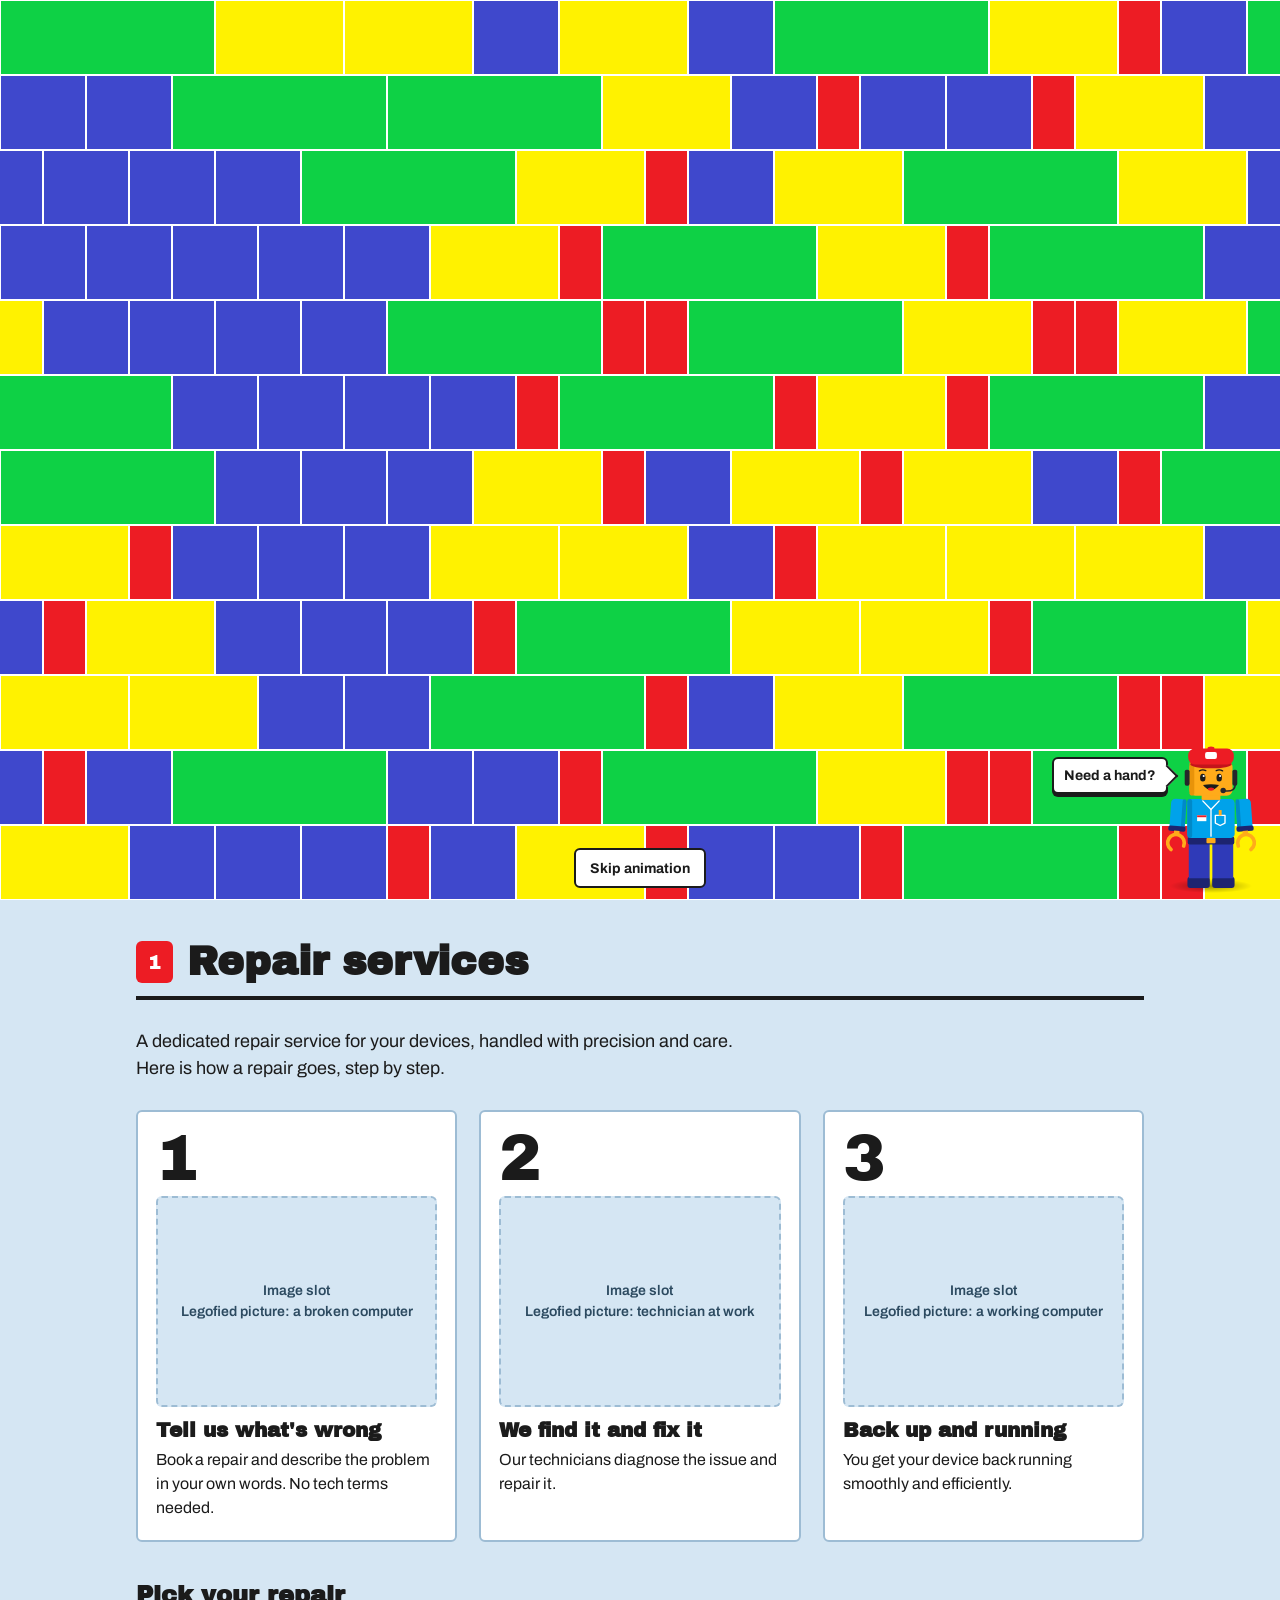
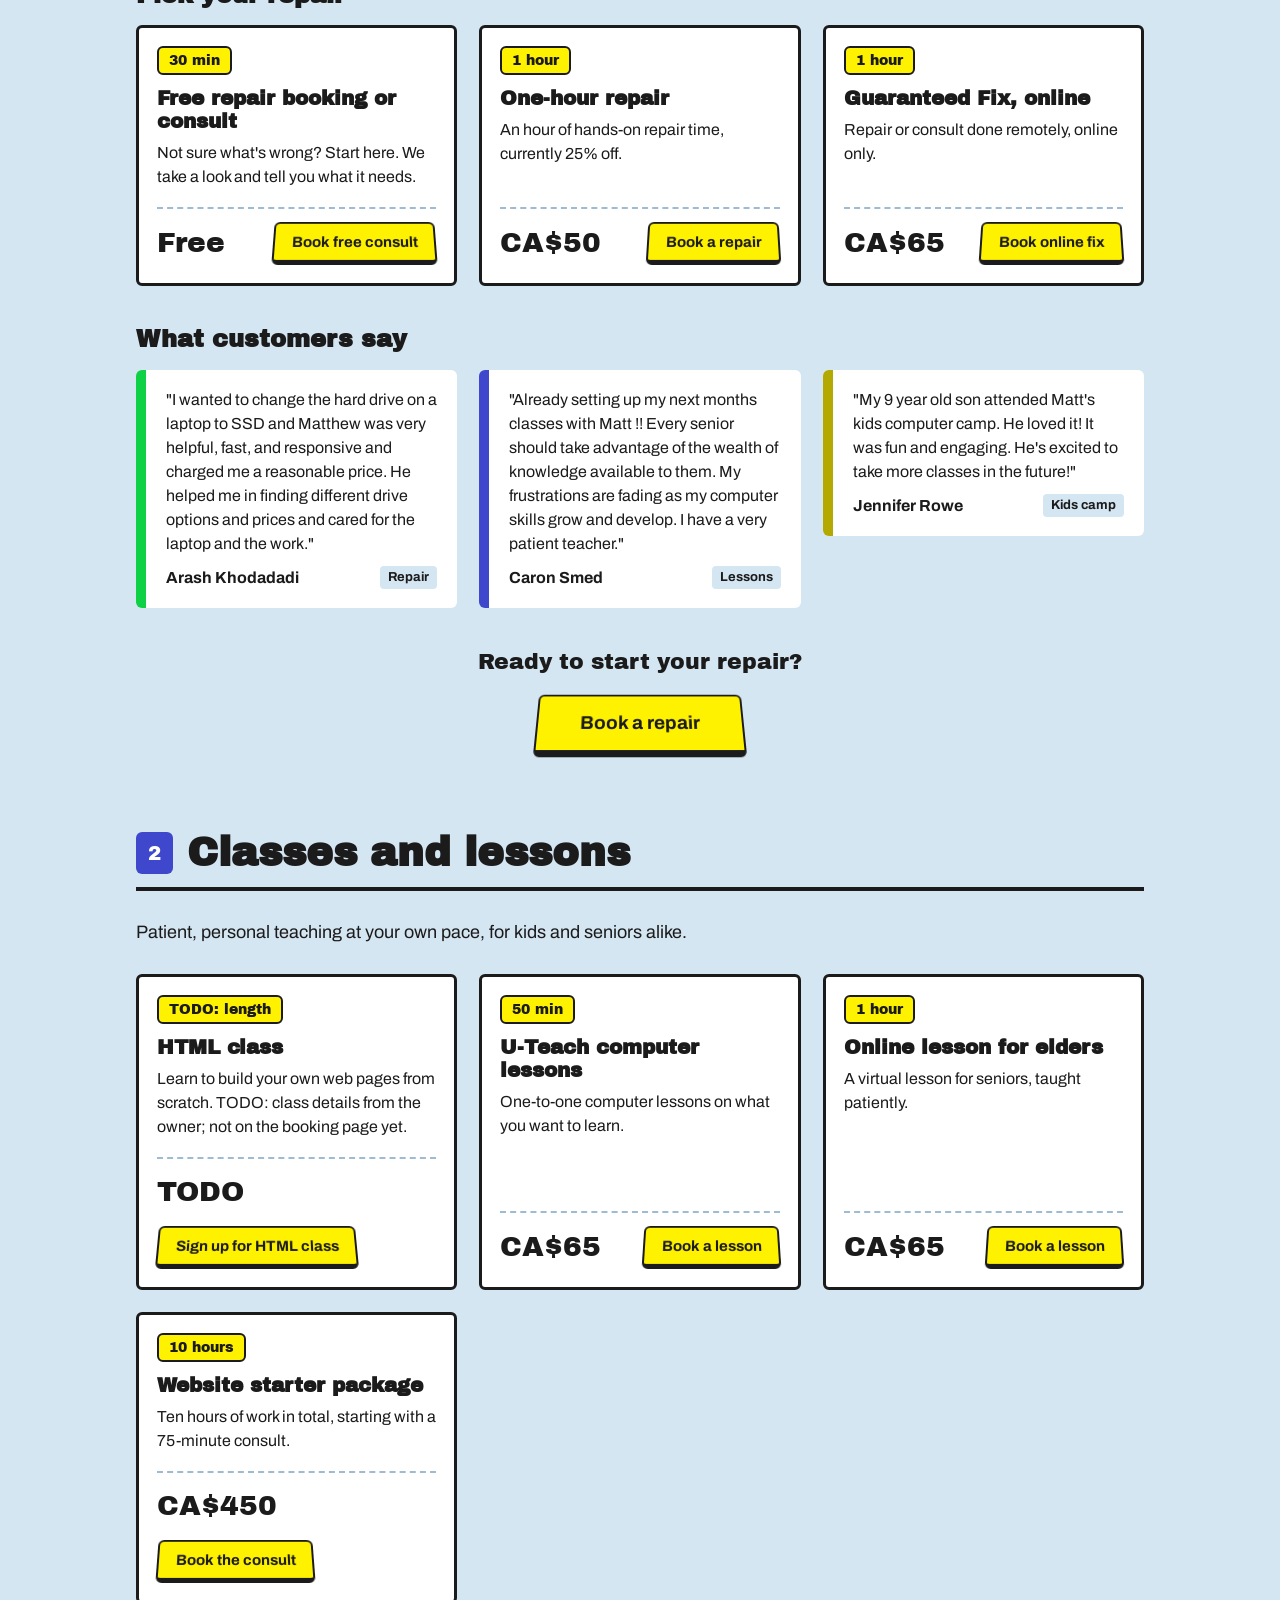
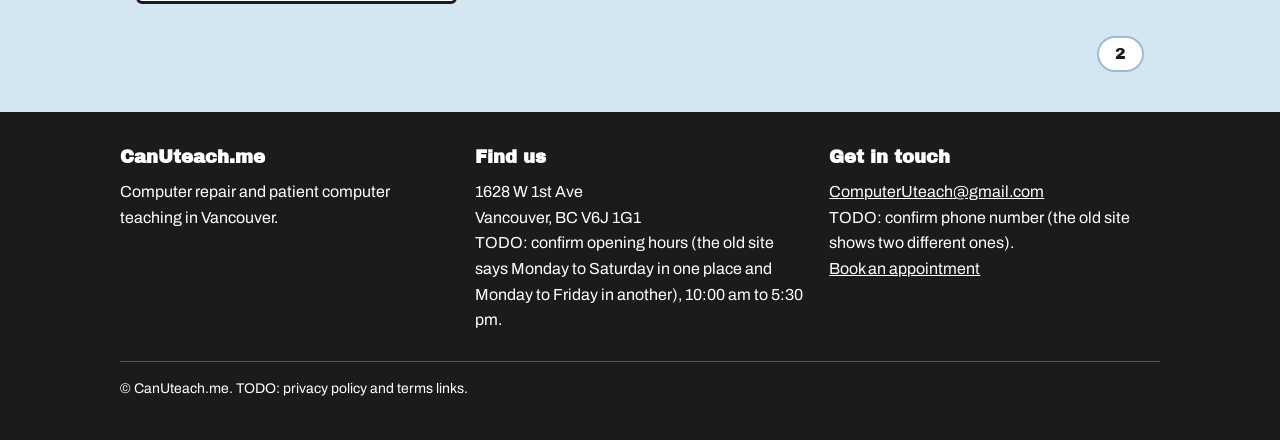
==== index.html @ 1275df79 "Add Fixer, a roaming brick-figure chat helper - js/minifig.js: an original blocky three.js character" ====
<!DOCTYPE html>
<!--
  CanUteach.me home page. Built from mockups/hero.html and mockups/feature.html; see SPEC.md.
  Hero: three.js falling-brick wall with an SVG fallback (?wall=svg or ?wall=3d forces a mode).
  TODO items in the page are waiting on the owner. three.js loads from a CDN for now.
-->
<html lang="en">
<head>
<meta charset="utf-8">
<meta name="viewport" content="width=device-width, initial-scale=1">
<title>CanUteach.me | Computer repair and computer classes in Vancouver</title>
<meta name="description" content="Computer repair in Vancouver, starting with a free 30-minute consult, plus patient computer lessons for kids and seniors. Book a repair online.">
<link rel="preconnect" href="https://fonts.googleapis.com">
<link href="https://fonts.googleapis.com/css2?family=Archivo:wght@400;600;700&family=Archivo+Black&display=swap" rel="stylesheet">
<script type="importmap">
{ "imports": {
  "three": "https://cdn.jsdelivr.net/npm/three@0.160.0/build/three.module.js",
  "three/addons/": "https://cdn.jsdelivr.net/npm/three@0.160.0/examples/jsm/"
} }
</script>
<link rel="stylesheet" href="css/chatbot.css?v=5">
<style>
:root{
  /* Palette sampled from the user's doodles */
  --color-red:#ed1c24; --color-red-dark:#a80f15;
  --color-blue:#3f48cc; --color-blue-dark:#2a318f;
  --color-yellow:#fff200; --color-yellow-dark:#b3a900;
  --color-green:#0ed145; --color-green-dark:#09902f;
  --color-plate:#00a8f3; --color-plate-dark:#0079b0;
  --color-ink:#1b1b1b; --color-paper:#ffffff;
  --color-manual:#d5e6f3; --color-manual-line:#9dbcd4;
  --font-heading:"Archivo Black","Arial Black",Impact,sans-serif;
  --font-body:"Archivo",Arial,Helvetica,sans-serif;
  --radius-brick:6px;
  --settle:cubic-bezier(.18,1.25,.4,1);
}
*{box-sizing:border-box}
html{scroll-behavior:smooth}
body{margin:0;font-family:var(--font-body);color:var(--color-ink);background:var(--color-manual);line-height:1.5}
a{color:inherit}
:focus-visible{outline:3px solid var(--color-ink);outline-offset:3px}
.sr-only{position:absolute;width:1px;height:1px;overflow:hidden;clip-path:inset(50%);white-space:nowrap}

/* ================= HERO ================= */
.hero{position:relative;min-height:100svh;overflow:hidden;background:#fff;display:grid;place-items:center;padding:72px 16px 88px}
/* Default wall (also the no-JavaScript wall): a static SVG brick pattern */
.wall{position:absolute;inset:0;
  background-color:var(--color-red);
  background-image:url("data:image/svg+xml,%3Csvg xmlns='http://www.w3.org/2000/svg' width='520' height='150'%3E%3Cg stroke='%23fff' stroke-width='2'%3E%3Crect width='130' height='75' fill='%23ed1c24'/%3E%3Crect x='130' width='130' height='75' fill='%233f48cc'/%3E%3Crect x='260' width='130' height='75' fill='%23fff200'/%3E%3Crect x='390' width='130' height='75' fill='%230ed145'/%3E%3Crect x='-65' y='75' width='130' height='75' fill='%233f48cc'/%3E%3Crect x='65' y='75' width='130' height='75' fill='%23ed1c24'/%3E%3Crect x='195' y='75' width='130' height='75' fill='%230ed145'/%3E%3Crect x='325' y='75' width='130' height='75' fill='%23ed1c24'/%3E%3Crect x='455' y='75' width='130' height='75' fill='%233f48cc'/%3E%3C/g%3E%3C/svg%3E");
  background-position:center bottom}
.js .wall{background:#fff}
.wall canvas,.wall svg{position:absolute;inset:0;width:100%;height:100%;display:block}
.wall .row{animation:row-drop .6s var(--settle) both;animation-delay:calc(var(--r) * .2s)}
.wall.still .row{animation:none}
@keyframes row-drop{from{transform:translateY(-110vh)}to{transform:none}}

.stage{position:relative;z-index:1;align-self:stretch;justify-self:stretch;display:grid;place-items:center;perspective:700px;perspective-origin:50% calc(50% + 8px)}
.hero-ui{position:relative;display:grid;gap:30px;justify-items:center;--u:18px;transform-style:preserve-3d}
.js .hero-ui{visibility:hidden}
.built .hero-ui{visibility:visible}

/* One stud per --u square. Every hero piece uses this, so studs, letters and buttons share a grid. */
.studded{
  background-image:
    radial-gradient(circle at 42% 40%, rgba(255,255,255,.55) 0 6%, transparent 22%),
    radial-gradient(circle at 50% 50%, var(--face) 0 31%, transparent 33%),
    radial-gradient(circle at 50% 54%, rgba(0,0,0,.42) 0 33%, transparent 40%);
  background-size:var(--u) var(--u)}

/* Box: a real 3D block. The front face stands --d in front of whatever it sits on, with four side faces
   running back to it. The hero has the same perspective as the three.js camera, so these boxes and the
   wall bricks share one vanishing point (the centre of the hero). */
.box{transform-style:preserve-3d;transform:translateZ(var(--d))}
.box > .side{position:absolute;pointer-events:none;background:var(--side)}
.box > .side.t{left:0;top:0;width:100%;height:var(--d);transform-origin:50% 0;transform:rotateX(-90deg);background:color-mix(in srgb,var(--side) 78%,#fff)}
.box > .side.b{left:0;bottom:0;width:100%;height:var(--d);transform-origin:50% 100%;transform:rotateX(90deg);background:color-mix(in srgb,var(--side) 80%,#000)}
.box > .side.l{left:0;top:0;height:100%;width:var(--d);transform-origin:0 50%;transform:rotateY(90deg)}
.box > .side.r{right:0;top:0;height:100%;width:var(--d);transform-origin:100% 50%;transform:rotateY(-90deg);background:color-mix(in srgb,var(--side) 88%,#000)}
/* Shadow cast on the surface behind the box */
.box > .cast{position:absolute;inset:0;pointer-events:none;transform:translateZ(calc(var(--d) * -1 + 1px));
  background:rgba(0,0,0,.35);box-shadow:calc(var(--d) * .35) calc(var(--d) * .55) calc(var(--d) * .6) calc(var(--d) * .1) rgba(0,0,0,.5)}

/* Plate: a baseplate standing off the wall, studs facing out. */
.plate{--face:var(--color-plate);--side:var(--color-plate-dark);
  position:relative;background-color:var(--face);padding:var(--u);text-align:center;
  box-shadow:inset 1px 1px 0 rgba(255,255,255,.4),inset -1px -1px 0 rgba(0,0,0,.25)}
.plate.grid{padding:0}
.plate.grid h1,.plate.grid nav,.plate.grid ul,.plate.grid li{position:absolute;inset:0;margin:0;padding:0;transform-style:preserve-3d;pointer-events:none}
.built .plate{animation:plate-in .6s var(--settle) both}
.built .plate.info{animation-delay:.9s}
@keyframes plate-in{from{transform:translateZ(calc(var(--d) + 300px));visibility:hidden}1%{visibility:visible}to{transform:translateZ(var(--d));visibility:visible}}

.hero h1{margin:0 0 var(--u);font-family:var(--font-heading);font-size:clamp(34px,7vw,60px);line-height:1.05}
/* Headline: letters are built from bricks 1, 2, 3 and 5 studs long, each sitting on the plate's studs. */
.brick-word{position:absolute;inset:0;display:grid;grid-auto-rows:var(--u);pointer-events:none;transform:translateZ(var(--lift))}
.brick-word .on{--face:var(--c);background-color:var(--c);box-shadow:inset 0 0 0 1px rgba(0,0,0,.22),inset 1px 1px 0 rgba(255,255,255,.45)}
.built .brick-word .on{animation:cell-in .32s var(--settle) both;animation-delay:calc(.35s + var(--n) * 30ms)}
@keyframes cell-in{from{transform:translateY(-18px) scale(.4);opacity:0}to{transform:none;opacity:1}}
/* The sides of the letter bricks: stacked slices of the headline's footprint */
.word-layer{position:absolute;inset:0;pointer-events:none;background-repeat:no-repeat}
.built .word-layer{animation:fade-in .35s 1.9s both}
@keyframes fade-in{from{opacity:0}to{opacity:1}}

.jump{display:flex;flex-wrap:wrap;gap:var(--u);justify-content:center;margin:0;padding:0;list-style:none}

/* Button: a brick on the plate. Smooth printed centre, a column of studs at each end. */
.brick-btn{--face:var(--color-paper);--side:#b9b9b9;
  position:relative;display:inline-flex;align-items:center;justify-content:center;
  min-height:calc(var(--u) * 2);padding:0 calc(var(--u) * 1.5);
  font:700 15px/1.1 var(--font-body);color:var(--color-ink);text-decoration:none;
  background-color:var(--face);pointer-events:auto;
  box-shadow:inset 1px 1px 0 rgba(255,255,255,.7),inset 0 0 0 1px rgba(0,0,0,.2);
  transition:transform .12s}
.brick-btn::before,.brick-btn::after{content:"";position:absolute;top:0;bottom:0;width:var(--u);
  background-image:
    radial-gradient(circle at 42% 40%, rgba(255,255,255,.7) 0 6%, transparent 22%),
    radial-gradient(circle at 50% 50%, var(--face) 0 31%, transparent 33%),
    radial-gradient(circle at 50% 54%, rgba(0,0,0,.42) 0 33%, transparent 40%);
  background-size:var(--u) var(--u)}
.brick-btn::before{left:0}
.brick-btn::after{right:0}
/* A button is a thick block held just above the plate. Hover, focus or press snaps it down onto the studs. */
.brick-btn.box{--gap:calc(var(--u) * 1.3);transform:translateZ(calc(var(--d) + var(--gap)));transition:transform .2s cubic-bezier(.3,1.6,.5,1)}
.brick-btn.box > .cast{transform:translateZ(calc((var(--d) + var(--gap)) * -1 + 1px));opacity:.75;
  box-shadow:calc(var(--u) * .9) calc(var(--u) * 1.2) calc(var(--u) * .9) rgba(0,0,0,.45);
  transition:transform .2s cubic-bezier(.3,1.6,.5,1),box-shadow .2s,opacity .2s}
.brick-btn.box:hover,.brick-btn.box:focus-visible,.brick-btn.box:active{--gap:0px}
.brick-btn.box:hover > .cast,.brick-btn.box:focus-visible > .cast,.brick-btn.box:active > .cast{opacity:1;box-shadow:2px 3px 3px rgba(0,0,0,.5)}
.brick-btn.box:active{transform:translateZ(calc(var(--d) - 2px))}
.brick-btn:focus-visible{outline:3px solid var(--color-ink);outline-offset:3px}
.brick-btn.cta{--face:var(--color-yellow);--side:var(--color-yellow-dark);font-size:19px;min-height:calc(var(--u) * 3)}

/* Tile: a smooth printed tile for running text. */
.tile{--side:#b9b9b9;margin:0 0 var(--u);padding:calc(var(--u) * .6) var(--u);font-size:17px;font-weight:600;line-height:1.4;
  background:var(--color-paper);display:flex;align-items:center;justify-content:center;pointer-events:auto;
  box-shadow:inset 1px 1px 0 #fff,inset 0 0 0 1px rgba(0,0,0,.2)}
.plate.grid .brick-btn,.plate.grid .tile{position:absolute;margin:0;min-height:0;padding-top:0;padding-bottom:0}
.small .tile{font-size:15px}
.small .brick-btn{font-size:14px}
.small .brick-btn.cta{font-size:17px}

/* CTA: hot-catfish-48 tilt-and-press, glow removed */
.press{display:inline-block;font:700 19px var(--font-body);text-decoration:none;padding:.9em 2.2em;cursor:pointer;color:var(--color-ink);
  background:var(--color-yellow);border:2px solid var(--color-ink);border-bottom:7px solid var(--color-ink);border-radius:var(--radius-brick);
  transform:perspective(220px) rotateX(12deg);transition:transform .25s}
.press:hover{transform:perspective(200px) rotateX(24deg) translateY(2px)}
.press:active{transform:perspective(190px) rotateX(30deg) translateY(5px)}

.controls{position:absolute;z-index:2;left:12px;right:12px;bottom:12px;display:flex;flex-wrap:wrap;gap:8px;align-items:center;justify-content:center}
.controls button{font:700 14px var(--font-body);min-height:40px;padding:8px 14px;background:#fff;color:var(--color-ink);border:2px solid var(--color-ink);border-radius:var(--radius-brick);cursor:pointer}
.built #skip{display:none}
html:not(.js) .controls{display:none}

/* ================= MANUAL PAGES ================= */
.manual{max-width:1040px;margin:0 auto;padding:40px 16px 24px}
.manual-head{display:flex;align-items:center;gap:14px;border-bottom:4px solid var(--color-ink);padding-bottom:12px;margin-bottom:28px}
.manual-head .no{font-family:var(--font-heading);font-size:20px;background:var(--color-red);color:#fff;padding:6px 12px;border-radius:var(--radius-brick)}
.manual-head h2{font-family:var(--font-heading);font-size:clamp(26px,4.5vw,40px);line-height:1.1;margin:0}
.lede{max-width:60ch;font-size:18px;margin:0 0 28px}
.steps{display:grid;gap:22px;grid-template-columns:repeat(auto-fit,minmax(270px,1fr));padding:0;margin:0;list-style:none;counter-reset:step}
.step{counter-increment:step;position:relative;background:var(--color-paper);border:2px solid var(--color-manual-line);border-radius:var(--radius-brick);padding:18px 18px 20px}
.step::before{content:counter(step);font-family:var(--font-heading);font-size:64px;line-height:.9;display:block;margin-bottom:8px}
.step h3{font-family:var(--font-heading);font-size:20px;line-height:1.15;margin:12px 0 6px}
.step p{margin:0;max-width:40ch}
.slot{display:grid;place-items:center;text-align:center;aspect-ratio:4/3;border:2px dashed var(--color-manual-line);border-radius:var(--radius-brick);
  background:var(--color-manual);font-size:14px;font-weight:600;padding:12px;color:#2c4a60}
.parts{margin-top:14px;border:3px solid var(--color-ink);background:var(--color-yellow);border-radius:var(--radius-brick);padding:10px 12px}
.parts b{display:block;font-family:var(--font-heading);font-weight:400;font-size:14px;letter-spacing:.04em;text-transform:uppercase;margin-bottom:4px}
.parts ul{margin:0;padding:0;list-style:none;font-weight:600;font-size:15px}
.parts li::before{content:"1x  ";font-family:var(--font-heading)}
.callout{margin-top:26px;display:grid;gap:18px;grid-template-columns:repeat(auto-fit,minmax(270px,1fr));align-items:center}
.quote{margin:0;background:var(--color-paper);border-left:10px solid var(--color-green);border-radius:var(--radius-brick);padding:18px 20px}
.quote p{margin:0 0 10px}
.quote cite{font-style:normal;font-weight:700}
.cta-box{text-align:center;padding:10px}
.cta-box p{font-family:var(--font-heading);font-size:22px;line-height:1.15;margin:0 0 18px}
.next{margin-top:36px;background:var(--color-blue);color:#fff;border-radius:var(--radius-brick);padding:22px;display:flex;flex-wrap:wrap;gap:16px;align-items:center;justify-content:space-between;box-shadow:0 7px 0 var(--color-blue-dark)}
.next h2{font-family:var(--font-heading);font-size:24px;margin:0 0 4px}
.next p{margin:0;max-width:52ch}
.next a{display:inline-block;font-weight:700;text-decoration:none;background:#fff;color:var(--color-ink);padding:12px 20px;border-radius:var(--radius-brick);border:2px solid var(--color-ink)}
.next a:focus-visible{outline-color:#fff}
.press.small{font-size:15px;padding:.7em 1.1em;border-bottom-width:5px}
.manual-head .no.blue{background:var(--color-blue)}
h3.sub{font-family:var(--font-heading);font-size:24px;line-height:1.15;margin:40px 0 16px;scroll-margin-top:16px}
.menu{display:grid;gap:22px;grid-template-columns:repeat(auto-fit,minmax(270px,1fr));padding:0;margin:0;list-style:none}
.service{position:relative;display:flex;flex-direction:column;gap:8px;background:var(--color-paper);border:3px solid var(--color-ink);border-radius:var(--radius-brick);padding:18px}
.service .qty{align-self:flex-start;font-family:var(--font-heading);font-size:14px;background:var(--color-yellow);border:2px solid var(--color-ink);border-radius:var(--radius-brick);padding:2px 10px}
.service h4{font-family:var(--font-heading);font-size:20px;line-height:1.15;margin:4px 0 0}
.service p{margin:0;flex:1;max-width:40ch}
.price{display:flex;flex-wrap:wrap;align-items:center;justify-content:space-between;gap:12px;margin-top:10px;padding-top:12px;border-top:2px dashed var(--color-manual-line)}
.price b{font-family:var(--font-heading);font-weight:400;font-size:28px}
.reviews{display:grid;gap:22px;grid-template-columns:repeat(auto-fit,minmax(270px,1fr));align-items:start}
.quote.blue{border-left-color:var(--color-blue)}
.quote.yellow{border-left-color:var(--color-yellow-dark)}
.quote .tag{float:right;font-size:13px;font-weight:700;background:var(--color-manual);border-radius:4px;padding:2px 8px}
.manual > .cta-box{margin-top:32px}
.page-no{max-width:1040px;margin:0 auto;padding:8px 16px 40px;display:flex;justify-content:flex-end}
.page-no span{font-family:var(--font-heading);background:var(--color-paper);border:2px solid var(--color-manual-line);border-radius:999px;padding:4px 16px}


/* ================= FOOTER ================= */
.site-footer{background:var(--color-ink);color:#fff;padding:32px 16px 40px}
.site-footer .inner{max-width:1040px;margin:0 auto;display:grid;gap:24px;grid-template-columns:repeat(auto-fit,minmax(220px,1fr))}
.site-footer h2{font-family:var(--font-heading);font-size:18px;margin:0 0 8px}
.site-footer p,.site-footer address{margin:0;font-style:normal;line-height:1.6}
.site-footer a{color:#fff}
.site-footer :focus-visible{outline-color:#fff}
.site-footer .legal{max-width:1040px;margin:28px auto 0;padding-top:16px;border-top:1px solid #555;font-size:14px}

@media (prefers-reduced-motion:reduce){
  html{scroll-behavior:auto}
  .wall .row,.built .plate,.built .brick-word .on,.built .word-layer{animation:none}
  .press,.brick-btn.box,.brick-btn.box > .cast{transition:none}
  .press:hover,.press:active{transform:perspective(220px) rotateX(12deg)}
}
</style>
</head>
<body>

<header class="hero" id="top">
  <div class="wall" id="wall" aria-hidden="true"></div>

  <div class="stage">
  <div class="hero-ui" id="hero-ui">
    <div class="plate studded" id="plate-title">
      <h1 id="hero-title"><span id="hero-text">We fix it.</span><span class="brick-word" id="brick-word" aria-hidden="true"></span></h1>
      <nav aria-label="Jump to a section">
        <ul class="jump">
          <li><a class="brick-btn" href="#repairs">Repair services</a></li>
          <li><a class="brick-btn" href="#classes">HTML classes</a></li>
        </ul>
      </nav>
    </div>
    <div class="plate studded info" id="plate-info">
      <p class="tile">Computer acting up? Our technicians find the problem and get your device running smoothly again.</p>
      <a class="brick-btn cta" href="#book">Book a repair</a>
    </div>
  </div>
  </div>

  <div class="controls">
    <button type="button" id="skip">Skip animation</button>
  </div>
</header>

<main>
  <section class="manual" id="repairs" aria-labelledby="repairs-title">
    <div class="manual-head"><span class="no">1</span><h2 id="repairs-title">Repair services</h2></div>
    <p class="lede">A dedicated repair service for your devices, handled with precision and care. Here is how a repair goes, step by step.</p>

    <ol class="steps">
      <li class="step">
        <div class="slot">Image slot<br>Legofied picture: a broken computer</div>
        <h3>Tell us what's wrong</h3>
        <p>Book a repair and describe the problem in your own words. No tech terms needed.</p>
      </li>
      <li class="step">
        <div class="slot">Image slot<br>Legofied picture: technician at work</div>
        <h3>We find it and fix it</h3>
        <p>Our technicians diagnose the issue and repair it.</p>
      </li>
      <li class="step">
        <div class="slot">Image slot<br>Legofied picture: a working computer</div>
        <h3>Back up and running</h3>
        <p>You get your device back running smoothly and efficiently.</p>
      </li>
    </ol>

    <!-- Services and prices are taken from the current booking page (signup-u-teach.as.me), 2026-11-26. -->
    <h3 class="sub" id="book">Pick your repair</h3>
    <ul class="menu">
      <li class="service">
        <span class="qty">30 min</span>
        <h4>Free repair booking or consult</h4>
        <p>Not sure what's wrong? Start here. We take a look and tell you what it needs.</p>
        <div class="price"><b>Free</b><a class="press small" href="https://signup-u-teach.as.me/">Book free consult</a></div>
      </li>
      <li class="service">
        <span class="qty">1 hour</span>
        <h4>One-hour repair</h4>
        <p>An hour of hands-on repair time, currently 25% off.</p>
        <div class="price"><b>CA$50</b><a class="press small" href="https://signup-u-teach.as.me/">Book a repair</a></div>
      </li>
      <li class="service">
        <span class="qty">1 hour</span>
        <h4>Guaranteed Fix, online</h4>
        <p>Repair or consult done remotely, online only.</p>
        <div class="price"><b>CA$65</b><a class="press small" href="https://signup-u-teach.as.me/">Book online fix</a></div>
      </li>
    </ul>

    <h3 class="sub">What customers say</h3>
    <div class="reviews">
      <blockquote class="quote">
        <p>"I wanted to change the hard drive on a laptop to SSD and Matthew was very helpful, fast, and responsive and charged me a reasonable price. He helped me in finding different drive options and prices and cared for the laptop and the work."</p>
        <cite>Arash Khodadadi</cite><span class="tag">Repair</span>
      </blockquote>
      <blockquote class="quote blue">
        <p>"Already setting up my next months classes with Matt !! Every senior should take advantage of the wealth of knowledge available to them. My frustrations are fading as my computer skills grow and develop. I have a very patient teacher."</p>
        <cite>Caron Smed</cite><span class="tag">Lessons</span>
      </blockquote>
      <blockquote class="quote yellow">
        <p>"My 9 year old son attended Matt's kids computer camp. He loved it! It was fun and engaging. He's excited to take more classes in the future!"</p>
        <cite>Jennifer Rowe</cite><span class="tag">Kids camp</span>
      </blockquote>
    </div>

    <div class="cta-box">
      <p>Ready to start your repair?</p>
      <a class="press" href="https://signup-u-teach.as.me/">Book a repair</a>
    </div>
  </section>

  <section class="manual" id="classes" aria-labelledby="classes-title">
    <div class="manual-head"><span class="no blue">2</span><h2 id="classes-title">Classes and lessons</h2></div>
    <p class="lede">Patient, personal teaching at your own pace, for kids and seniors alike.</p>
    <ul class="menu">
      <li class="service">
        <span class="qty">TODO: length</span>
        <h4>HTML class</h4>
        <p>Learn to build your own web pages from scratch. TODO: class details from the owner; not on the booking page yet.</p>
        <div class="price"><b>TODO</b><a class="press small" href="https://signup-u-teach.as.me/">Sign up for HTML class</a></div>
      </li>
      <li class="service">
        <span class="qty">50 min</span>
        <h4>U-Teach computer lessons</h4>
        <p>One-to-one computer lessons on what you want to learn.</p>
        <div class="price"><b>CA$65</b><a class="press small" href="https://signup-u-teach.as.me/">Book a lesson</a></div>
      </li>
      <li class="service">
        <span class="qty">1 hour</span>
        <h4>Online lesson for elders</h4>
        <p>A virtual lesson for seniors, taught patiently.</p>
        <div class="price"><b>CA$65</b><a class="press small" href="https://signup-u-teach.as.me/">Book a lesson</a></div>
      </li>
      <li class="service">
        <span class="qty">10 hours</span>
        <h4>Website starter package</h4>
        <p>Ten hours of work in total, starting with a 75-minute consult.</p>
        <div class="price"><b>CA$450</b><a class="press small" href="https://signup-u-teach.as.me/">Book the consult</a></div>
      </li>
    </ul>
  </section>
  <div class="page-no"><span>2</span></div>
</main>

<footer class="site-footer">
  <div class="inner">
    <div>
      <h2>CanUteach.me</h2>
      <p>Computer repair and patient computer teaching in Vancouver.</p>
    </div>
    <div>
      <h2>Find us</h2>
      <address>1628 W 1st Ave<br>Vancouver, BC V6J 1G1</address>
      <p>TODO: confirm opening hours (the old site says Monday to Saturday in one place and Monday to Friday in another), 10:00 am to 5:30 pm.</p>
    </div>
    <div>
      <h2>Get in touch</h2>
      <p><a href="mailto:ComputerUteach@gmail.com">ComputerUteach@gmail.com</a></p>
      <p>TODO: confirm phone number (the old site shows two different ones).</p>
      <p><a href="https://signup-u-teach.as.me/">Book an appointment</a></p>
    </div>
  </div>
  <p class="legal">&copy; CanUteach.me. TODO: privacy policy and terms links.</p>
</footer>

<script type="module">
const THREE_URL = 'https://cdn.jsdelivr.net/npm/three@0.160.0/build/three.module.js';
const root = document.documentElement;
const wall = document.getElementById('wall');
const reduced = matchMedia('(prefers-reduced-motion: reduce)').matches;
const params = new URLSearchParams(location.search);
root.classList.add('js');

/* ---------- hero pieces on one stud grid, as 3D boxes under the wall camera ---------- */
const FOV = 50;                                    // shared by the three.js camera and the CSS perspective
const camDist = h => (h / 2) / Math.tan(FOV / 2 * Math.PI / 180);
const GLYPHS = {
  W:['10001','10001','10101','11011','10001'], E:['1111','1000','1110','1000','1111'],
  F:['1111','1000','1110','1000','1000'],      I:['111','010','010','010','111'],
  X:['10001','01010','00100','01010','10001'], T:['11111','00100','00100','00100','00100']
};
const HEADLINE = 'WE FIX IT';
// Brick colour by length: 1 stud red, 2 blue, 3 yellow, 5 green.
const BRICK_COLORS = { 1: '#ed1c24', 2: '#3f48cc', 3: '#fff200', 5: '#0ed145' };
// How each letter is laid in bricks, as [column, row, width, height] in studs. From the owner's markup.
const BRICKS = {
  W: [[0,0,1,5],[4,0,1,5],[2,2,1,1],[1,3,1,1],[3,3,1,1]],
  E: [[0,0,1,5],[1,0,3,1],[1,2,1,1],[2,2,1,1],[1,4,3,1]],
  F: [[0,0,1,5],[1,0,3,1],[1,2,1,1],[2,2,1,1]],
  I: [[0,0,3,1],[1,1,1,3],[0,4,3,1]],
  T: [[0,0,5,1],[2,1,1,2],[2,3,1,2]]
};
// Letters without a layout (X, and any new letter) are laid as single studs.
function bricksOf(ch){
  if (BRICKS[ch]) return BRICKS[ch].map(([c, r, w, h]) => ({ c, r, w, h }));
  const out = [];
  GLYPHS[ch].forEach((row, r) => [...row].forEach((bit, c) => { if (bit === '1') out.push({ c, r, w: 1, h: 1 }); }));
  return out;
}
const darken = (hex, f) => '#' + [1, 3, 5].map(i => Math.round(parseInt(hex.slice(i, i + 2), 16) * f).toString(16).padStart(2, '0')).join('');
// Turn an element into a 3D box standing `depth` px proud of its parent surface.
function box(el, depth){
  el.classList.add('box');
  el.style.setProperty('--d', depth + 'px');
  if (!el.querySelector(':scope > .side'))
    for (const c of ['cast', 'side t', 'side b', 'side l', 'side r']) {
      const f = document.createElement('span'); f.className = c; f.setAttribute('aria-hidden', 'true'); el.appendChild(f);
    }
}
let heroKey = '';
function buildHero(){
  const ui = document.getElementById('hero-ui');
  // Same eye distance as the wall camera; the vanishing point is the centre of the hero.
  ui.parentElement.style.perspective = camDist(wall.clientHeight) + 'px';
  const vw = document.documentElement.clientWidth, small = vw < 640;
  // u = one stud. Everything below is placed in whole studs, so it lines up with the plate.
  const u = small ? Math.max(11, Math.min(16, Math.floor((vw - 28) / 24))) : 18;
  const cols = small ? Math.floor((vw - 28) / u) : Math.min(41, Math.floor((vw - 64) / u));
  if (heroKey === u + ':' + cols) return;
  heroKey = u + ':' + cols;
  ui.style.setProperty('--u', u + 'px');
  ui.classList.toggle('small', small);
  const px = n => n * u + 'px';
  const put = (el, x, y, w, h) => Object.assign(el.style, { left: px(x), top: px(y), width: px(w), height: px(h) });
  const standoff = u * 2, lift = Math.round(u * 0.7), btnDepth = Math.round(u * 1.4);

  /* plate 1: headline + jump buttons */
  const plate = document.getElementById('plate-title');
  const words = HEADLINE.split(' ').map(w => [...w].filter(ch => GLYPHS[ch]));
  const width = w => w.reduce((n, ch) => n + GLYPHS[ch][0].length, 0) + w.length - 1;
  const inner = cols - 2, lines = [];
  for (const w of words) {
    const last = lines[lines.length - 1];
    if (last && last.w + 2 + width(w) <= inner) { last.words.push(w); last.w += 2 + width(w); }
    else lines.push({ words: [w], w: width(w) });
  }
  let html = '', rects = '', y = 1, n = 0;
  for (const line of lines) {
    let x = 1 + Math.floor((inner - line.w) / 2);
    for (const w of line.words) {
      for (const ch of w) {
        const g = GLYPHS[ch];
        for (const b of bricksOf(ch)) {
          const c = BRICK_COLORS[Math.max(b.w, b.h)] || BRICK_COLORS[1], dark = darken(c, 0.55);
          html += `<span class="on studded" style="grid-column:${x + b.c + 1} / span ${b.w};grid-row:${y + b.r + 1} / span ${b.h};--c:${c};--n:${n++}"></span>`;
          rects += `<rect x="${(x + b.c) * u}" y="${(y + b.r) * u}" width="${b.w * u}" height="${b.h * u}" fill="${dark}"/>`;
        }
        x += g[0].length + 1;
      }
      x += 1;
    }
    y += 6;
  }
  const word = document.getElementById('brick-word'), h1 = word.parentElement;
  word.style.gridTemplateColumns = `repeat(${cols}, ${u}px)`;
  word.style.setProperty('--lift', lift + 'px');
  word.innerHTML = html;
  document.getElementById('hero-text').className = 'sr-only';
  // Letter sides: the footprint drawn once as an image, stacked in slices from the plate up to the letter tops
  h1.querySelectorAll('.word-layer').forEach(e => e.remove());
  const footprint = `url("data:image/svg+xml,${encodeURIComponent(`<svg xmlns="http://www.w3.org/2000/svg" width="${cols * u}" height="${y * u}">${rects}</svg>`)}")`;
  for (let z = 0; z < lift; z += 2) {
    const layer = document.createElement('span');
    layer.className = 'word-layer'; layer.setAttribute('aria-hidden', 'true');
    layer.style.backgroundImage = footprint; layer.style.transform = `translateZ(${z}px)`;
    h1.insertBefore(layer, word);
  }

  y += 1;
  const jumps = [...plate.querySelectorAll('.brick-btn')];
  const bw = Math.min(inner, small ? 13 : 11);
  if (jumps.length * bw + (jumps.length - 1) <= inner) {
    let x = Math.floor((cols - (jumps.length * bw + jumps.length - 1)) / 2);
    jumps.forEach(a => { put(a, x, y, bw, 2); x += bw + 1; });
    y += 2;
  } else {
    jumps.forEach(a => { put(a, Math.floor((cols - bw) / 2), y, bw, 2); y += 3; });
    y -= 1;
  }
  jumps.forEach(a => box(a, btnDepth));
  plate.classList.add('grid');
  plate.style.width = px(cols); plate.style.height = px(y + 1);
  box(plate, standoff);

  /* plate 2: text tile + main button */
  const info = document.getElementById('plate-info'), cols2 = small ? cols : cols - 4;
  const tile = info.querySelector('.tile'), cta = info.querySelector('.cta');
  info.classList.add('grid');
  info.style.width = px(cols2);
  Object.assign(tile.style, { left: px(1), top: px(1), width: px(cols2 - 2), height: 'auto' });
  const k = Math.max(2, Math.ceil((tile.offsetHeight + u * 0.6) / u));
  tile.style.height = px(k);
  const cw = Math.min(cols2 - 4, 14);
  put(cta, Math.floor((cols2 - cw) / 2), 1 + k + 1, cw, 3);
  info.style.height = px(1 + k + 1 + 3 + 1);
  box(tile, 5); box(cta, Math.round(u * 1.7)); box(info, standoff);
}
buildHero();
document.fonts && document.fonts.ready.then(() => { heroKey = ''; buildHero(); });
let heroTimer = 0;
addEventListener('resize', () => { clearTimeout(heroTimer); heroTimer = setTimeout(buildHero, 150); });

/* ---------- shared wall layout: rows of mixed-length bricks, bottom row first ----------
   Same rule as the headline: a brick's colour comes from its length (1 red, 2 blue, 3 yellow, 5 green).
   Each row is filled left to right with random lengths until it runs past the right edge, so there are
   never gaps. A length is re-rolled when its end would line up with a joint in the row below, which keeps
   the wall bonded instead of forming straight vertical cracks. */
// Share of the wall's surface each colour should cover, set by the owner:
// red (1-long) 15%, blue (2-long) 30%, yellow (3-long) 30%, green (5-long) 25%.
const WALL_SHARE = { 1: 15, 2: 30, 3: 30, 5: 25 };
// A long brick covers more studs, so its odds per brick are its share divided by its length
// (red 15, blue 15, yellow 10, green 5, out of 45).
const WALL_ODDS = Object.entries(WALL_SHARE).map(([n, share]) => [Number(n), share / n]);
const WALL_ODDS_TOTAL = WALL_ODDS.reduce((t, [, o]) => t + o, 0);
function randomLength(){
  let roll = Math.random() * WALL_ODDS_TOTAL;
  for (const [n, o] of WALL_ODDS) { if ((roll -= o) < 0) return n; }
  return 1;
}
function layout(w, h){
  const su = w < 600 ? 29 : 43;                   // one wall stud, in px
  const bh = Math.round(su * 1.74);
  const studsWide = Math.ceil(w / su), rows = Math.ceil(h / bh);
  const bricks = [];
  let below = new Set(), studCount = 0;
  for (let r = 0; r < rows; r++) {
    const joints = new Set();
    let pos = -((Math.random() * 3) | 0);         // start a little off-screen so rows do not share a left edge
    while (pos < studsWide) {
      let n = 1;
      for (let tries = 0; tries < 8; tries++) {
        n = randomLength();
        if (!below.has(pos + n)) break;
      }
      bricks.push({ x: pos * su, w: n * su, n, r, color: BRICK_COLORS[n], stud0: studCount });
      studCount += n; pos += n; joints.add(pos);
    }
    below = joints;
  }
  return { su, bh, rows, bricks, studCount };
}

let stop = () => {};          // cancels whatever is currently running
let finish = () => {};        // jumps the current wall to its finished state
const reveal = () => root.classList.add('built');

/* ---------- SVG wall: fallback for weak phones, reduced motion, or no WebGL ---------- */
function runSvg(animate){
  const w = wall.clientWidth, h = wall.clientHeight, L = layout(w, h);
  let s = `<svg viewBox="0 0 ${w} ${h}" preserveAspectRatio="xMidYMax slice">`;
  for (let r = 0; r < L.rows; r++) {
    s += `<g class="row" style="--r:${r}">`;
    for (const b of L.bricks) if (b.r === r) {
      const y = h - (r + 1) * L.bh, sw = L.su * 0.6, sh = L.bh * 0.2;
      for (let k = 0; k < b.n; k++)
        s += `<rect x="${b.x + L.su * (k + 0.5) - sw / 2}" y="${y - sh}" width="${sw}" height="${sh + 4}" rx="${sw * 0.3}" fill="${b.color}"/>`;
      s += `<rect x="${b.x}" y="${y}" width="${b.w}" height="${L.bh}" fill="${b.color}" stroke="#fff" stroke-width="2"/>`;
    }
    s += '</g>';
  }
  wall.innerHTML = s + '</svg>';
  wall.classList.toggle('still', !animate);
  if (!animate) { reveal(); return; }
  const timer = setTimeout(reveal, (L.rows * 0.2 + 0.6) * 1000);
  finish = () => { clearTimeout(timer); wall.classList.add('still'); reveal(); };
  stop = () => clearTimeout(timer);
}

/* ---------- three.js wall: 3D bricks fall and stack ---------- */
async function run3d(){
  const THREE = await import(THREE_URL);
  const renderer = new THREE.WebGLRenderer({ antialias: true });
  renderer.setPixelRatio(Math.min(devicePixelRatio, 2));
  renderer.setClearColor(0xffffff);
  wall.innerHTML = ''; wall.classList.remove('still'); wall.appendChild(renderer.domElement);

  const scene = new THREE.Scene();
  scene.add(new THREE.HemisphereLight(0xffffff, 0x9a9a9a, 2.2));
  const sun = new THREE.DirectionalLight(0xffffff, 1.6); sun.position.set(-0.5, 0.9, 1); scene.add(sun);
  const camera = new THREE.PerspectiveCamera(FOV, 1, 10, 10000);
  const mat = new THREE.MeshStandardMaterial({ roughness: 0.38, metalness: 0 });
  const dummy = new THREE.Object3D(), m = new THREE.Matrix4(), local = new THREE.Matrix4(), col = new THREE.Color();

  let L, boxes, studs, raf = 0, t0 = 0, done = false, disposed = false;

  function build(){
    const w = wall.clientWidth, h = wall.clientHeight;
    renderer.setSize(w, h, false);
    camera.aspect = w / h;
    const dist = camDist(h);   // 1 world unit = 1 CSS pixel at z = 0
    camera.position.set(w / 2, h / 2, dist); camera.lookAt(w / 2, h / 2, 0); camera.updateProjectionMatrix();
    if (boxes) { scene.remove(boxes, studs); boxes.geometry.dispose(); studs.geometry.dispose(); }
    L = layout(w, h); L.h = h; L.depth = L.bh * 0.9;
    const n = L.bricks.length;
    // One stud-wide box, stretched per brick to its length; one cylinder per stud
    boxes = new THREE.InstancedMesh(new THREE.BoxGeometry(L.su, L.bh - 2, L.depth), mat, n);
    studs = new THREE.InstancedMesh(new THREE.CylinderGeometry(L.su * 0.3, L.su * 0.3, L.bh * 0.2, 20), mat, L.studCount);
    // Instances start off-screen, so the auto-computed bounds would cull the whole wall
    boxes.frustumCulled = false; studs.frustumCulled = false;
    L.bricks.forEach((b, i) => {
      b.start =b.r * 0.26 + Math.random() * 0.3;
      b.rz = (Math.random() - 0.5) * 1.4; b.rx = (Math.random() - 0.5) * 2.2;
      col.set(b.color); boxes.setColorAt(i, col);
      for (let k = 0; k < b.n; k++) studs.setColorAt(b.stud0 + k, col);
    });
    L.total = Math.max(...L.bricks.map(b => b.start)) + 0.75;
    scene.add(boxes, studs);
  }

  const bounce = p => { const n = 7.5625, d = 2.75;
    if (p < 1 / d) return n * p * p;
    if (p < 2 / d) return n * (p -= 1.5 / d) * p + 0.75;
    if (p < 2.5 / d) return n * (p -= 2.25 / d) * p + 0.9375;
    return n * (p -= 2.625 / d) * p + 0.984375; };

  function place(t){
    L.bricks.forEach((b, i) => {
      const p = Math.min(Math.max((t - b.start) / 0.75, 0), 1), e = bounce(p), spin = 1 - Math.min(p * 1.6, 1);
      const vis = p > 0 ? 1 : 0.0001;
      dummy.position.set(b.x + b.w / 2, b.r * L.bh + L.bh / 2 + (1 - e) * (L.h + 240), -L.depth / 2 + (1 - Math.min(p * 1.25, 1)) * L.h * 0.3);
      dummy.rotation.set(b.rx * spin, 0, b.rz * spin);
      dummy.scale.set(vis * (b.w - 2) / L.su, vis, vis);
      dummy.updateMatrix(); boxes.setMatrixAt(i, dummy.matrix);
      dummy.scale.setScalar(vis); dummy.updateMatrix();          // studs ride the brick but are not stretched
      for (let k = 0; k < b.n; k++) {
        local.makeTranslation(L.su * (k + 0.5) - b.w / 2, L.bh / 2 + L.bh * 0.1 - 1, 0);
        m.multiplyMatrices(dummy.matrix, local); studs.setMatrixAt(b.stud0 + k, m);
      }
    });
    boxes.instanceMatrix.needsUpdate = true; studs.instanceMatrix.needsUpdate = true;
    renderer.render(scene, camera);
  }

  function frame(now){
    if (disposed) return;
    if (!t0) t0 = now;
    const t = (now - t0) / 1000;
    place(t);
    if (t >= L.total) { done = true; reveal(); return; }   // loop stops once the wall is built
    raf = requestAnimationFrame(frame);
  }

  build();
  raf = requestAnimationFrame(frame);
  finish = () => { cancelAnimationFrame(raf); done = true; place(1e6); reveal(); };
  let rt = 0;
  const onResize = () => { clearTimeout(rt); rt = setTimeout(() => { if (done && !disposed) { build(); place(1e6); } }, 150); };
  addEventListener('resize', onResize);
  stop = () => { disposed = true; cancelAnimationFrame(raf); removeEventListener('resize', onResize); renderer.dispose(); };
}

/* ---------- pick a mode ---------- */
function weakDevice(){
  const c = document.createElement('canvas');
  if (!(c.getContext('webgl2') || c.getContext('webgl'))) return true;
  if (navigator.deviceMemory && navigator.deviceMemory <= 2) return true;      // TODO: tune on a real cheap Android phone
  if (navigator.hardwareConcurrency && navigator.hardwareConcurrency <= 2) return true;
  return false;
}
let mode = params.get('wall') || (weakDevice() ? 'svg' : '3d');

async function start(){
  stop(); stop = () => {}; finish = reveal;
  root.classList.remove('built');
  if (reduced) { runSvg(false); return; }
  if (mode === '3d') {
    try { await run3d(); return; } catch (err) { console.warn('3D wall unavailable, using SVG', err); }
  }
  runSvg(true);
}
document.getElementById('skip').addEventListener('click', () => finish());
start();
</script>
<script type="module" src="js/chatbot.js?v=5"></script>
</body>
</html>
---- css/chatbot.css ----
/* Brick-figure chat helper. Uses the page's colour and font tokens. */
.fig-chat-root{position:fixed;right:12px;bottom:10px;z-index:50;font-family:var(--font-body);color:var(--color-ink)}
/* The figure moves on its own: this element is placed by its feet from JavaScript. */
.fig-walker{position:fixed;left:0;top:0;z-index:51;width:114px;height:159px;pointer-events:none;will-change:transform;font-family:var(--font-body);color:var(--color-ink)}
.fig-walker .fig-launcher{pointer-events:auto;cursor:grab;touch-action:none;user-select:none;-webkit-user-select:none}
.fig-walker.is-held .fig-launcher{cursor:grabbing}
.fig-walker:not(.is-home) .fig-hint{display:none}
.fig-walker.is-air .fig-launcher::before{opacity:.25;transform:scale(.6)}

/* ---------- launcher: the figure itself ---------- */
.fig-launcher{position:relative;display:block;width:114px;height:159px;padding:0;border:0;background:none;cursor:pointer;margin-left:auto}
.fig-launcher::before{content:"";position:absolute;left:14%;right:14%;bottom:1px;height:14px;border-radius:50%;transition:opacity .15s,transform .15s;
  background:radial-gradient(closest-side,rgba(0,0,0,.38),rgba(0,0,0,0))}
.fig-launcher canvas,.fig-launcher svg{position:absolute;inset:0;width:100%;height:100%}
/* The canvas is twice the button's size, centred on it, so there is room for raised arms and hands.
   Keep CANVAS_ROOM in chatbot.js in step with these numbers. Clicks pass through to the button. */
.fig-launcher canvas{inset:-50%;width:200%;height:200%;pointer-events:none;opacity:0;transition:opacity .4s}
.fig-launcher.is-3d canvas{opacity:1}
.fig-launcher.is-3d svg{display:none}
.fig-launcher:focus-visible{outline:3px solid var(--color-ink);outline-offset:2px;border-radius:8px}

.fig-hint{position:absolute;right:100px;bottom:100px;white-space:nowrap;font-weight:700;font-size:14px;
  background:var(--color-paper);border:2px solid var(--color-ink);border-radius:var(--radius-brick);padding:6px 10px;
  box-shadow:0 3px 0 var(--color-ink);pointer-events:none}
.fig-hint::after{content:"";position:absolute;right:-9px;bottom:8px;width:14px;height:14px;background:var(--color-paper);
  border-right:2px solid var(--color-ink);border-bottom:2px solid var(--color-ink);transform:rotate(-45deg)}
.fig-chat-root.is-open ~ .fig-walker .fig-hint{display:none}

/* ---------- chat panel ---------- */
.fig-panel{position:absolute;right:0;bottom:172px;width:min(360px,calc(100vw - 24px));max-height:min(520px,calc(100svh - 200px));
  display:flex;flex-direction:column;background:var(--color-paper);border:3px solid var(--color-ink);border-radius:var(--radius-brick);
  box-shadow:0 8px 0 var(--color-ink),0 18px 30px rgba(0,0,0,.3);overflow:hidden}
.fig-panel[hidden]{display:none}
.fig-head{display:flex;align-items:center;gap:10px;padding:10px 12px;background-color:var(--color-plate);border-bottom:3px solid var(--color-ink);
  background-image:
    radial-gradient(circle at 50% 44%, rgba(255,255,255,.22) 0 5px, transparent 6px),
    radial-gradient(circle at 50% 52%, rgba(0,0,0,.16) 0 8px, transparent 9px);
  background-size:24px 24px}
.fig-head h2{margin:0;font-family:var(--font-heading);font-size:17px;line-height:1.1;background:var(--color-paper);
  border:2px solid var(--color-ink);border-radius:var(--radius-brick);padding:4px 10px}
.fig-head p{margin:0;font-size:13px;font-weight:700;background:var(--color-paper);border-radius:4px;padding:2px 6px}
.fig-close{margin-left:auto;width:36px;height:36px;font:700 20px/1 var(--font-body);background:var(--color-paper);color:var(--color-ink);
  border:2px solid var(--color-ink);border-radius:var(--radius-brick);cursor:pointer}
.fig-log{flex:1;min-height:140px;overflow-y:auto;padding:12px;display:flex;flex-direction:column;gap:10px;background:var(--color-manual)}
.fig-msg{max-width:88%;padding:9px 12px;border-radius:var(--radius-brick);font-size:15px;line-height:1.4;overflow-wrap:anywhere}
.fig-msg.bot{align-self:flex-start;background:var(--color-paper);border:2px solid var(--color-manual-line)}
.fig-msg.user{align-self:flex-end;background:var(--color-yellow);border:2px solid var(--color-ink);font-weight:600}
.fig-msg p{margin:0}
.fig-speaker{display:block;font-size:11px;font-weight:700;letter-spacing:.06em;text-transform:uppercase;margin-bottom:3px;color:#3d5567}
.fig-msg.user .fig-speaker{color:var(--color-ink)}
.fig-msg.bot.is-latest{border-color:var(--color-ink)}
.fig-links{display:flex;flex-wrap:wrap;gap:6px 14px;margin-top:8px}
.fig-links a{font-weight:700;color:var(--color-ink)}
.fig-suggest{display:flex;flex-wrap:wrap;gap:6px;margin-top:10px}
.fig-suggest button{font:700 12.5px var(--font-body);min-height:32px;padding:4px 9px;background:var(--color-yellow);color:var(--color-ink);
  border:2px solid var(--color-ink);border-radius:var(--radius-brick);cursor:pointer}
.fig-typing p{display:flex;gap:5px;padding:4px 2px}
.fig-typing i{width:8px;height:8px;border-radius:50%;background:var(--color-ink);animation:fig-dot 1s infinite ease-in-out}
.fig-typing i:nth-child(2){animation-delay:.15s}
.fig-typing i:nth-child(3){animation-delay:.3s}
@keyframes fig-dot{0%,60%,100%{transform:none;opacity:.35}30%{transform:translateY(-4px);opacity:1}}
.fig-chips{display:flex;flex-wrap:wrap;gap:8px;padding:10px 12px 0}
.fig-chips button{font:700 13px var(--font-body);min-height:36px;padding:6px 10px;background:var(--color-paper);color:var(--color-ink);
  border:2px solid var(--color-ink);border-radius:var(--radius-brick);box-shadow:0 3px 0 var(--color-ink);cursor:pointer}
.fig-chips button:hover{transform:translateY(1px);box-shadow:0 2px 0 var(--color-ink)}
.fig-form{display:flex;gap:8px;padding:12px}
.fig-form input{flex:1;min-width:0;font:400 16px var(--font-body);padding:9px 10px;border:2px solid var(--color-ink);border-radius:var(--radius-brick)}
.fig-form button{font:700 15px var(--font-body);padding:0 14px;background:var(--color-yellow);color:var(--color-ink);
  border:2px solid var(--color-ink);border-radius:var(--radius-brick);cursor:pointer}
.fig-foot{display:flex;align-items:center;justify-content:space-between;gap:10px;padding:0 12px 10px;font-size:12px;color:#3d5567}
.fig-park{flex:none;font:700 12px var(--font-body);min-height:30px;padding:3px 9px;background:var(--color-paper);color:var(--color-ink);border:2px solid var(--color-ink);border-radius:var(--radius-brick);cursor:pointer}
.fig-panel :focus-visible{outline:3px solid var(--color-ink);outline-offset:2px}

@media (max-width:640px){
  .fig-walker,.fig-launcher{width:85px;height:118px}
  .fig-hint{right:78px;bottom:76px;font-size:13px}
  .fig-panel{bottom:128px;max-height:calc(100svh - 150px)}
}
@media (prefers-reduced-motion:reduce){
  .fig-launcher canvas{transition:none}
  .fig-chips button:hover{transform:none}
  .fig-typing i{animation:none;opacity:.6}
}
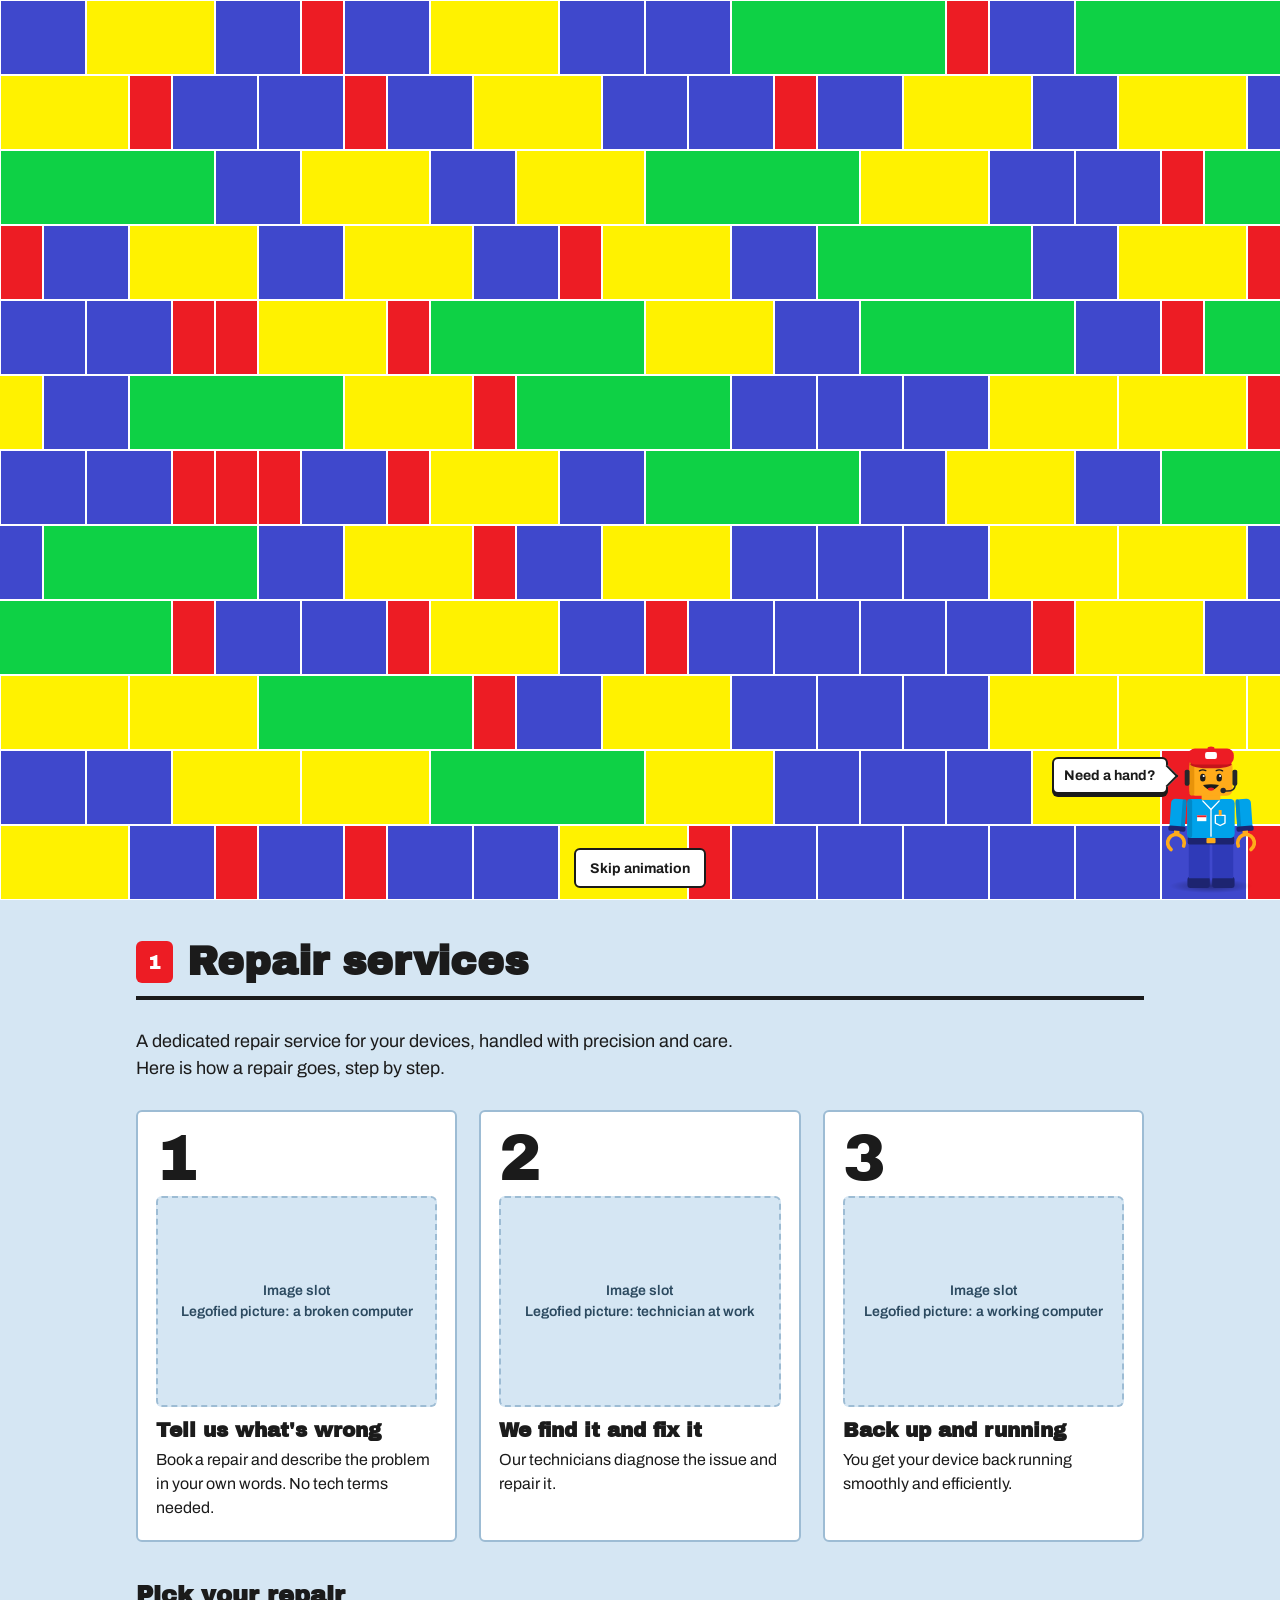
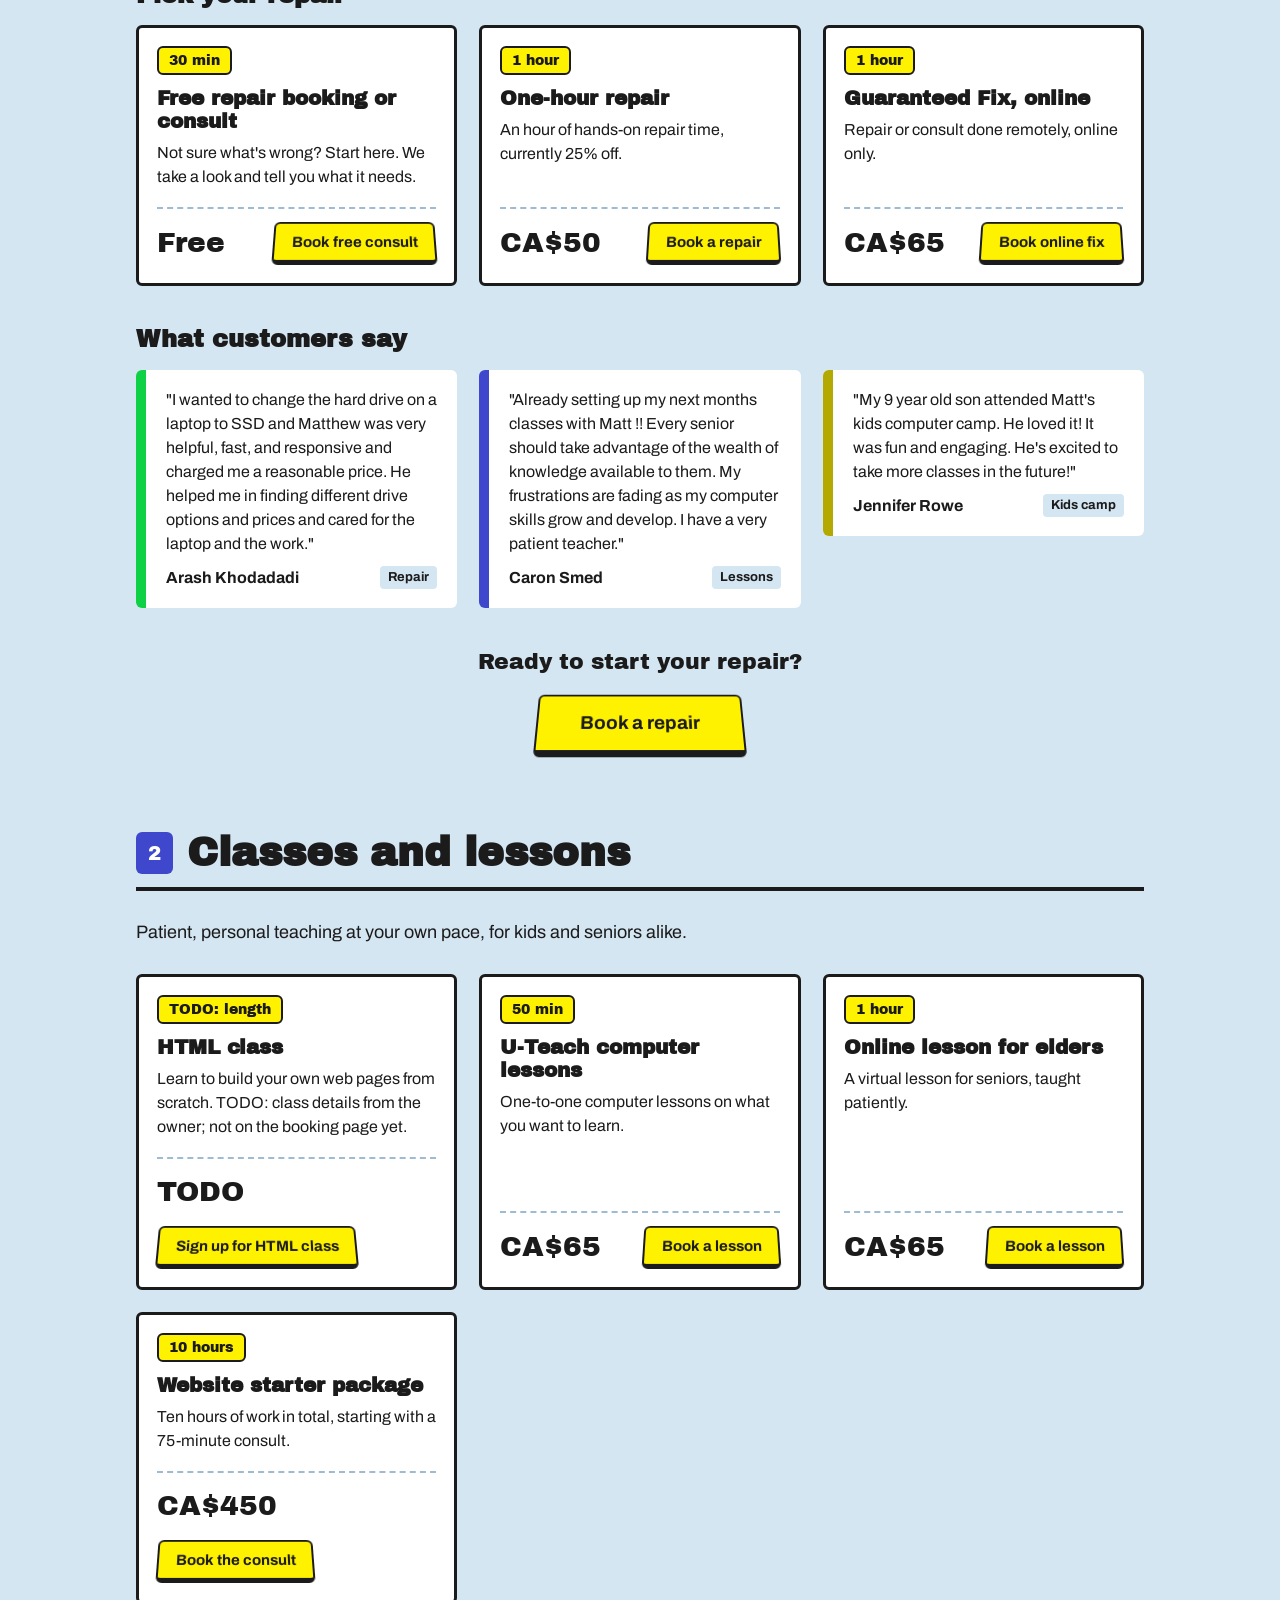
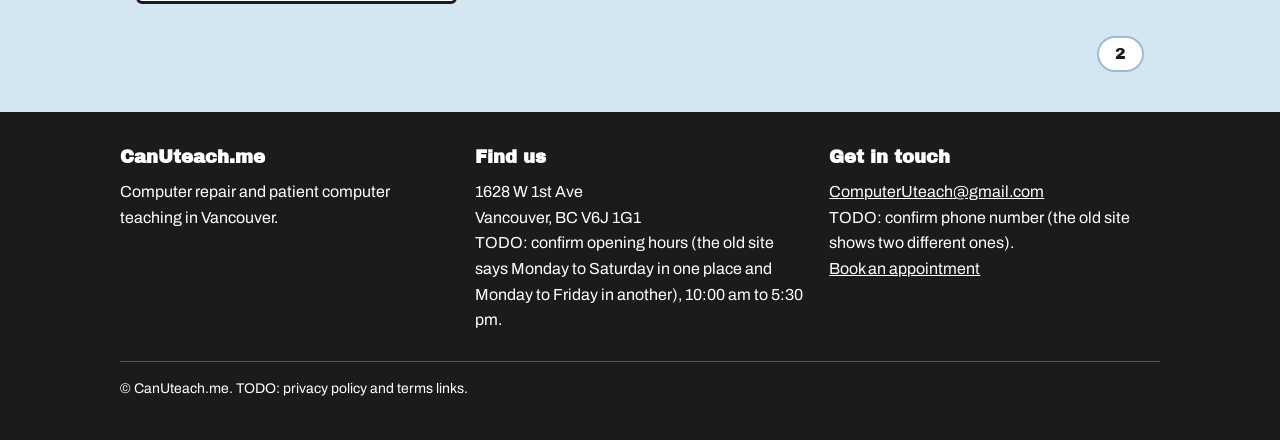
==== commit d081a491: "Replace the brick wall hero with a procedural brick city - js/city.js: a random city on every load (" ====
--- a/index.html
+++ b/index.html
@@ -26,7 +26,7 @@
   --color-blue:#3f48cc; --color-blue-dark:#2a318f;
   --color-yellow:#fff200; --color-yellow-dark:#b3a900;
   --color-green:#0ed145; --color-green-dark:#09902f;
-  --color-plate:#00a8f3; --color-plate-dark:#0079b0;
+  --color-plate:#0b74c4; --color-plate-dark:#085490;   /* white is 4.9:1 and yellow 4.2:1 against this blue, so the two-colour headline and the buttons all pass 3:1 */
   --color-ink:#1b1b1b; --color-paper:#ffffff;
   --color-manual:#d5e6f3; --color-manual-line:#9dbcd4;
   --font-heading:"Archivo Black","Arial Black",Impact,sans-serif;
@@ -48,13 +48,42 @@
   background-color:var(--color-red);
   background-image:url("data:image/svg+xml,%3Csvg xmlns='http://www.w3.org/2000/svg' width='520' height='150'%3E%3Cg stroke='%23fff' stroke-width='2'%3E%3Crect width='130' height='75' fill='%23ed1c24'/%3E%3Crect x='130' width='130' height='75' fill='%233f48cc'/%3E%3Crect x='260' width='130' height='75' fill='%23fff200'/%3E%3Crect x='390' width='130' height='75' fill='%230ed145'/%3E%3Crect x='-65' y='75' width='130' height='75' fill='%233f48cc'/%3E%3Crect x='65' y='75' width='130' height='75' fill='%23ed1c24'/%3E%3Crect x='195' y='75' width='130' height='75' fill='%230ed145'/%3E%3Crect x='325' y='75' width='130' height='75' fill='%23ed1c24'/%3E%3Crect x='455' y='75' width='130' height='75' fill='%233f48cc'/%3E%3C/g%3E%3C/svg%3E");
   background-position:center bottom}
-.js .wall{background:#fff}
+.js .wall{background:#bfe3ff}
+.wall canvas{cursor:grab}
+.wall canvas:active{cursor:grabbing}
 .wall canvas,.wall svg{position:absolute;inset:0;width:100%;height:100%;display:block}
 .wall .row{animation:row-drop .6s var(--settle) both;animation-delay:calc(var(--r) * .2s)}
 .wall.still .row{animation:none}
 @keyframes row-drop{from{transform:translateY(-110vh)}to{transform:none}}
 
-.stage{position:relative;z-index:1;align-self:stretch;justify-self:stretch;display:grid;place-items:center;perspective:700px;perspective-origin:50% calc(50% + 8px)}
+/* The stage sits over the city but lets the pointer through, so the city can be dragged; only the
+   sign itself takes clicks. */
+.stage{position:relative;z-index:1;align-self:stretch;justify-self:stretch;display:grid;place-items:center;perspective:700px;perspective-origin:50% calc(50% + 8px);pointer-events:none}
+.plate{pointer-events:auto}
+/* The sign: the two plates hang by chains from a post with an arm, like a roadside sign. */
+.sign{position:relative}
+.sign-post,.sign-arm{position:absolute;background-color:#8a5a2b;
+  background-image:
+    radial-gradient(circle at 42% 40%, rgba(255,255,255,.3) 0 6%, transparent 22%),
+    radial-gradient(circle at 50% 50%, #8a5a2b 0 31%, transparent 33%),
+    radial-gradient(circle at 50% 54%, rgba(0,0,0,.42) 0 33%, transparent 40%);
+  background-size:13px 13px;box-shadow:inset -4px 0 0 rgba(0,0,0,.22),6px 8px 10px rgba(0,0,0,.35)}
+.sign-post{left:-48px;top:-64px;width:26px;height:200vh}
+.sign-arm{left:-48px;top:-64px;height:26px;width:calc(100% + 76px);box-shadow:inset 0 -4px 0 rgba(0,0,0,.22),6px 8px 10px rgba(0,0,0,.35)}
+.js .sign-post,.js .sign-arm{visibility:hidden}
+.built .sign-post,.built .sign-arm{visibility:visible}
+.plate::before{content:"";position:absolute;left:9%;right:9%;top:calc(var(--hang) * -1);height:var(--hang);pointer-events:none;
+  background:
+    repeating-linear-gradient(#3b3b40 0 5px,#9a9aa2 5px 8px) left / 5px 100% no-repeat,
+    repeating-linear-gradient(#3b3b40 0 5px,#9a9aa2 5px 8px) right / 5px 100% no-repeat}
+#plate-title{--hang:38px}
+#plate-info{--hang:30px}
+.built .hero-ui{animation:sign-sway 7s ease-in-out 2.4s infinite;transform-origin:50% -38px}
+@keyframes sign-sway{0%,100%{transform:rotate(-.45deg)}50%{transform:rotate(.45deg)}}
+@media (min-width:900px){
+  .stage{justify-items:start;padding-left:clamp(64px,7vw,130px)}
+}
+@media (max-width:899px){ .sign-post{display:none} .sign-arm{left:-14px;width:calc(100% + 28px)} }
 .hero-ui{position:relative;display:grid;gap:30px;justify-items:center;--u:18px;transform-style:preserve-3d}
 .js .hero-ui{visibility:hidden}
 .built .hero-ui{visibility:visible}
@@ -83,7 +112,7 @@
 /* Plate: a baseplate standing off the wall, studs facing out. */
 .plate{--face:var(--color-plate);--side:var(--color-plate-dark);
   position:relative;background-color:var(--face);padding:var(--u);text-align:center;
-  box-shadow:inset 1px 1px 0 rgba(255,255,255,.4),inset -1px -1px 0 rgba(0,0,0,.25)}
+  box-shadow:inset 1px 1px 0 rgba(255,255,255,.28),inset -1px -1px 0 rgba(0,0,0,.4)}
 .plate.grid{padding:0}
 .plate.grid h1,.plate.grid nav,.plate.grid ul,.plate.grid li{position:absolute;inset:0;margin:0;padding:0;transform-style:preserve-3d;pointer-events:none}
 .built .plate{animation:plate-in .6s var(--settle) both}
@@ -93,7 +122,8 @@
 .hero h1{margin:0 0 var(--u);font-family:var(--font-heading);font-size:clamp(34px,7vw,60px);line-height:1.05}
 /* Headline: letters are built from bricks 1, 2, 3 and 5 studs long, each sitting on the plate's studs. */
 .brick-word{position:absolute;inset:0;display:grid;grid-auto-rows:var(--u);pointer-events:none;transform:translateZ(var(--lift))}
-.brick-word .on{--face:var(--c);background-color:var(--c);box-shadow:inset 0 0 0 1px rgba(0,0,0,.22),inset 1px 1px 0 rgba(255,255,255,.45)}
+/* The headline uses two colours only: white, and yellow for the one word that matters most. */
+.brick-word .on{--face:var(--c);background-color:var(--c);box-shadow:inset 0 0 0 1px rgba(0,0,0,.25),inset 1px 1px 0 rgba(255,255,255,.5)}
 .built .brick-word .on{animation:cell-in .32s var(--settle) both;animation-delay:calc(.35s + var(--n) * 30ms)}
 @keyframes cell-in{from{transform:translateY(-18px) scale(.4);opacity:0}to{transform:none;opacity:1}}
 /* The sides of the letter bricks: stacked slices of the headline's footprint */
@@ -149,6 +179,10 @@
 .controls{position:absolute;z-index:2;left:12px;right:12px;bottom:12px;display:flex;flex-wrap:wrap;gap:8px;align-items:center;justify-content:center}
 .controls button{font:700 14px var(--font-body);min-height:40px;padding:8px 14px;background:#fff;color:var(--color-ink);border:2px solid var(--color-ink);border-radius:var(--radius-brick);cursor:pointer}
 .built #skip{display:none}
+.view-controls{display:none;gap:8px;align-items:center;flex-wrap:wrap;justify-content:center}
+.built .has-city .view-controls{display:flex}
+.view-controls .hint{font-size:13px;font-weight:700;background:#fff;border:2px solid var(--color-ink);border-radius:var(--radius-brick);padding:6px 10px}
+.view-controls button{min-width:40px;padding:8px 10px}
 html:not(.js) .controls{display:none}
 
 /* ================= MANUAL PAGES ================= */
@@ -209,7 +243,7 @@
 
 @media (prefers-reduced-motion:reduce){
   html{scroll-behavior:auto}
-  .wall .row,.built .plate,.built .brick-word .on,.built .word-layer{animation:none}
+  .wall .row,.built .plate,.built .brick-word .on,.built .word-layer,.built .hero-ui{animation:none}
   .press,.brick-btn.box,.brick-btn.box > .cast{transition:none}
   .press:hover,.press:active{transform:perspective(220px) rotateX(12deg)}
 }
@@ -221,6 +255,8 @@
   <div class="wall" id="wall" aria-hidden="true"></div>
 
   <div class="stage">
+  <div class="sign">
+  <span class="sign-post" aria-hidden="true"></span><span class="sign-arm" aria-hidden="true"></span>
   <div class="hero-ui" id="hero-ui">
     <div class="plate studded" id="plate-title">
       <h1 id="hero-title"><span id="hero-text">We fix it.</span><span class="brick-word" id="brick-word" aria-hidden="true"></span></h1>
@@ -237,9 +273,18 @@
     </div>
   </div>
   </div>
+  </div>
 
   <div class="controls">
     <button type="button" id="skip">Skip animation</button>
+    <div class="view-controls" role="group" aria-label="City view">
+      <span class="hint" id="city-hint">Drag to look around. Click the city, then scroll to zoom.</span>
+      <button type="button" id="turn-left" aria-label="Turn the view left">&#9664;</button>
+      <button type="button" id="turn-right" aria-label="Turn the view right">&#9654;</button>
+      <button type="button" id="zoom-in" aria-label="Zoom in">+</button>
+      <button type="button" id="zoom-out" aria-label="Zoom out">&minus;</button>
+      <button type="button" id="view-reset">Reset view</button>
+    </div>
   </div>
 </header>
 
@@ -384,6 +429,10 @@
 const HEADLINE = 'WE FIX IT';
 // Brick colour by length: 1 stud red, 2 blue, 3 yellow, 5 green.
 const BRICK_COLORS = { 1: '#ed1c24', 2: '#3f48cc', 3: '#fff200', 5: '#0ed145' };
+/* The sign's headline is two colours: white, with one word in the same yellow as the Book a repair
+   button, so yellow means "the fixing" and nothing else. (Colour by brick length lives on in the
+   fallback wall.) */
+const HEADLINE_COLORS = { base: '#ffffff', accent: '#fff200' }, HEADLINE_ACCENT = 'FIX';
 // How each letter is laid in bricks, as [column, row, width, height] in studs. From the owner's markup.
 const BRICKS = {
   W: [[0,0,1,5],[4,0,1,5],[2,2,1,1],[1,3,1,1],[3,3,1,1]],
@@ -416,8 +465,9 @@
   ui.parentElement.style.perspective = camDist(wall.clientHeight) + 'px';
   const vw = document.documentElement.clientWidth, small = vw < 640;
   // u = one stud. Everything below is placed in whole studs, so it lines up with the plate.
-  const u = small ? Math.max(11, Math.min(16, Math.floor((vw - 28) / 24))) : 18;
-  const cols = small ? Math.floor((vw - 28) / u) : Math.min(41, Math.floor((vw - 64) / u));
+  /* On a wide screen the sign takes under half the width, leaving the city in view beside it. */
+  const u = small ? Math.max(11, Math.min(16, Math.floor((vw - 28) / 24))) : 14;
+  const cols = small ? Math.floor((vw - 28) / u) : Math.max(28, Math.min(42, Math.floor(Math.min(vw * 0.44, 600) / u)));
   if (heroKey === u + ':' + cols) return;
   heroKey = u + ':' + cols;
   ui.style.setProperty('--u', u + 'px');
@@ -443,7 +493,7 @@
       for (const ch of w) {
         const g = GLYPHS[ch];
         for (const b of bricksOf(ch)) {
-          const c = BRICK_COLORS[Math.max(b.w, b.h)] || BRICK_COLORS[1], dark = darken(c, 0.55);
+          const c = w.join('') === HEADLINE_ACCENT ? HEADLINE_COLORS.accent : HEADLINE_COLORS.base, dark = darken(c, 0.55);
           html += `<span class="on studded" style="grid-column:${x + b.c + 1} / span ${b.w};grid-row:${y + b.r + 1} / span ${b.h};--c:${c};--n:${n++}"></span>`;
           rects += `<rect x="${(x + b.c) * u}" y="${(y + b.r) * u}" width="${b.w * u}" height="${b.h * u}" fill="${dark}"/>`;
         }
@@ -568,88 +618,22 @@
   stop = () => clearTimeout(timer);
 }
 
-/* ---------- three.js wall: 3D bricks fall and stack ---------- */
-async function run3d(){
-  const THREE = await import(THREE_URL);
-  const renderer = new THREE.WebGLRenderer({ antialias: true });
-  renderer.setPixelRatio(Math.min(devicePixelRatio, 2));
-  renderer.setClearColor(0xffffff);
-  wall.innerHTML = ''; wall.classList.remove('still'); wall.appendChild(renderer.domElement);
-
-  const scene = new THREE.Scene();
-  scene.add(new THREE.HemisphereLight(0xffffff, 0x9a9a9a, 2.2));
-  const sun = new THREE.DirectionalLight(0xffffff, 1.6); sun.position.set(-0.5, 0.9, 1); scene.add(sun);
-  const camera = new THREE.PerspectiveCamera(FOV, 1, 10, 10000);
-  const mat = new THREE.MeshStandardMaterial({ roughness: 0.38, metalness: 0 });
-  const dummy = new THREE.Object3D(), m = new THREE.Matrix4(), local = new THREE.Matrix4(), col = new THREE.Color();
-
-  let L, boxes, studs, raf = 0, t0 = 0, done = false, disposed = false;
-
-  function build(){
-    const w = wall.clientWidth, h = wall.clientHeight;
-    renderer.setSize(w, h, false);
-    camera.aspect = w / h;
-    const dist = camDist(h);   // 1 world unit = 1 CSS pixel at z = 0
-    camera.position.set(w / 2, h / 2, dist); camera.lookAt(w / 2, h / 2, 0); camera.updateProjectionMatrix();
-    if (boxes) { scene.remove(boxes, studs); boxes.geometry.dispose(); studs.geometry.dispose(); }
-    L = layout(w, h); L.h = h; L.depth = L.bh * 0.9;
-    const n = L.bricks.length;
-    // One stud-wide box, stretched per brick to its length; one cylinder per stud
-    boxes = new THREE.InstancedMesh(new THREE.BoxGeometry(L.su, L.bh - 2, L.depth), mat, n);
-    studs = new THREE.InstancedMesh(new THREE.CylinderGeometry(L.su * 0.3, L.su * 0.3, L.bh * 0.2, 20), mat, L.studCount);
-    // Instances start off-screen, so the auto-computed bounds would cull the whole wall
-    boxes.frustumCulled = false; studs.frustumCulled = false;
-    L.bricks.forEach((b, i) => {
-      b.start =b.r * 0.26 + Math.random() * 0.3;
-      b.rz = (Math.random() - 0.5) * 1.4; b.rx = (Math.random() - 0.5) * 2.2;
-      col.set(b.color); boxes.setColorAt(i, col);
-      for (let k = 0; k < b.n; k++) studs.setColorAt(b.stud0 + k, col);
-    });
-    L.total = Math.max(...L.bricks.map(b => b.start)) + 0.75;
-    scene.add(boxes, studs);
-  }
-
-  const bounce = p => { const n = 7.5625, d = 2.75;
-    if (p < 1 / d) return n * p * p;
-    if (p < 2 / d) return n * (p -= 1.5 / d) * p + 0.75;
-    if (p < 2.5 / d) return n * (p -= 2.25 / d) * p + 0.9375;
-    return n * (p -= 2.625 / d) * p + 0.984375; };
-
-  function place(t){
-    L.bricks.forEach((b, i) => {
-      const p = Math.min(Math.max((t - b.start) / 0.75, 0), 1), e = bounce(p), spin = 1 - Math.min(p * 1.6, 1);
-      const vis = p > 0 ? 1 : 0.0001;
-      dummy.position.set(b.x + b.w / 2, b.r * L.bh + L.bh / 2 + (1 - e) * (L.h + 240), -L.depth / 2 + (1 - Math.min(p * 1.25, 1)) * L.h * 0.3);
-      dummy.rotation.set(b.rx * spin, 0, b.rz * spin);
-      dummy.scale.set(vis * (b.w - 2) / L.su, vis, vis);
-      dummy.updateMatrix(); boxes.setMatrixAt(i, dummy.matrix);
-      dummy.scale.setScalar(vis); dummy.updateMatrix();          // studs ride the brick but are not stretched
-      for (let k = 0; k < b.n; k++) {
-        local.makeTranslation(L.su * (k + 0.5) - b.w / 2, L.bh / 2 + L.bh * 0.1 - 1, 0);
-        m.multiplyMatrices(dummy.matrix, local); studs.setMatrixAt(b.stud0 + k, m);
-      }
-    });
-    boxes.instanceMatrix.needsUpdate = true; studs.instanceMatrix.needsUpdate = true;
-    renderer.render(scene, camera);
-  }
-
-  function frame(now){
-    if (disposed) return;
-    if (!t0) t0 = now;
-    const t = (now - t0) / 1000;
-    place(t);
-    if (t >= L.total) { done = true; reveal(); return; }   // loop stops once the wall is built
-    raf = requestAnimationFrame(frame);
-  }
-
-  build();
-  raf = requestAnimationFrame(frame);
-  finish = () => { cancelAnimationFrame(raf); done = true; place(1e6); reveal(); };
-  let rt = 0;
-  const onResize = () => { clearTimeout(rt); rt = setTimeout(() => { if (done && !disposed) { build(); place(1e6); } }, 150); };
-  addEventListener('resize', onResize);
-  stop = () => { disposed = true; cancelAnimationFrame(raf); removeEventListener('resize', onResize); renderer.dispose(); };
-}
+/* ---------- the city: a procedural brick town the visitor can explore (js/city.js) ---------- */
+const CITY_VERSION = '4';                                   // raise when js/city.js changes, so browsers fetch it
+const hero = document.querySelector('.hero');
+let city = null;
+async function runCity(){
+  const { startCity } = await import('./js/city.js?v=' + CITY_VERSION);
+  wall.innerHTML = ''; wall.classList.remove('still');
+  city = await startCity({ container: wall, reduced, onBuilt: reveal, seed: params.get('city') });
+  hero.classList.add('has-city');
+  if (matchMedia('(pointer: coarse)').matches) document.getElementById('city-hint').textContent = 'Use two fingers to move the city.';
+  finish = () => { city.finish(); reveal(); };
+  stop = () => { city.stop(); city = null; hero.classList.remove('has-city'); };
+}
+for (const [id, act] of [['turn-left', c => c.turn(-0.35)], ['turn-right', c => c.turn(0.35)], ['zoom-in', c => c.zoom(0.7)],
+  ['zoom-out', c => c.zoom(1.45)], ['view-reset', c => c.reset()]])
+  document.getElementById(id).addEventListener('click', () => city && act(city));
 
 /* ---------- pick a mode ---------- */
 function weakDevice(){
@@ -664,11 +648,11 @@
 async function start(){
   stop(); stop = () => {}; finish = reveal;
   root.classList.remove('built');
-  if (reduced) { runSvg(false); return; }
+  /* The city is the hero. A weak device, a browser without WebGL, or ?wall=svg gets the flat brick wall. */
   if (mode === '3d') {
-    try { await run3d(); return; } catch (err) { console.warn('3D wall unavailable, using SVG', err); }
+    try { await runCity(); return; } catch (err) { console.warn('City unavailable, using the flat wall', err); }
   }
-  runSvg(true);
+  runSvg(!reduced);
 }
 document.getElementById('skip').addEventListener('click', () => finish());
 start();
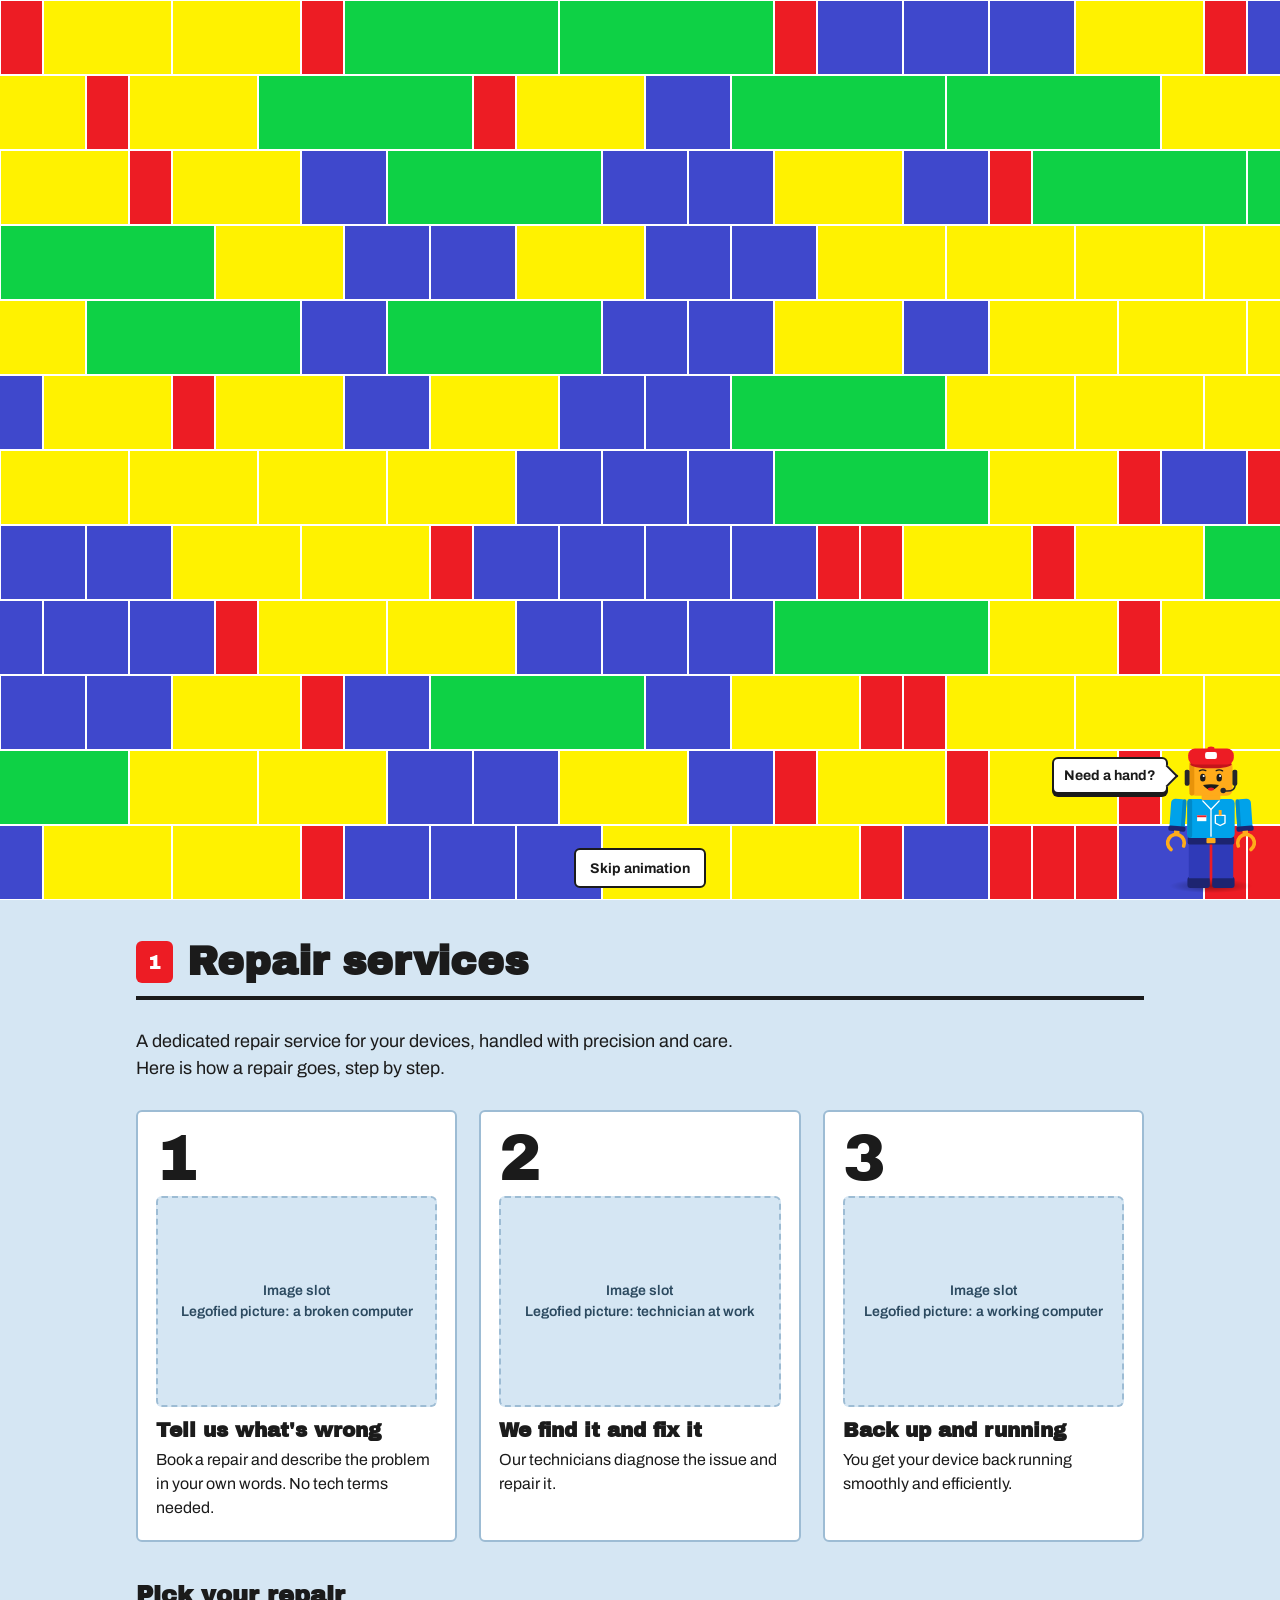
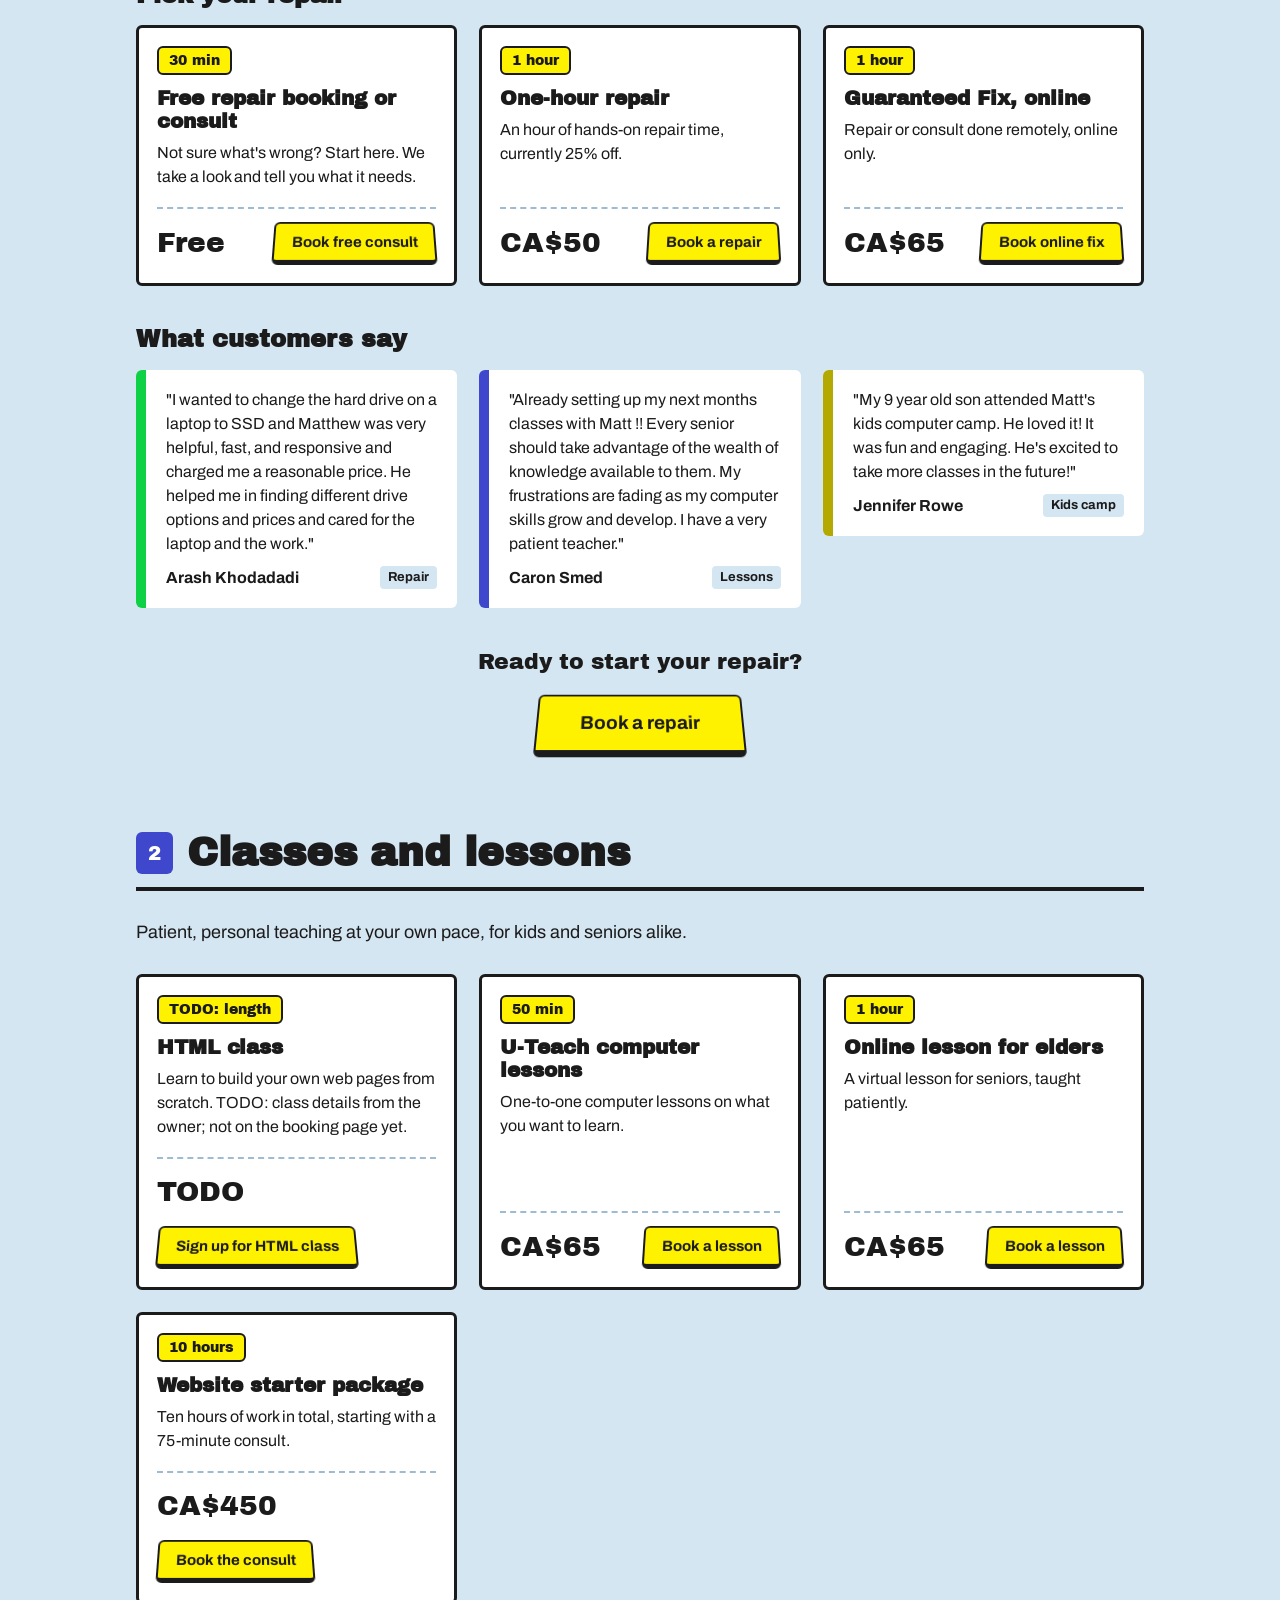
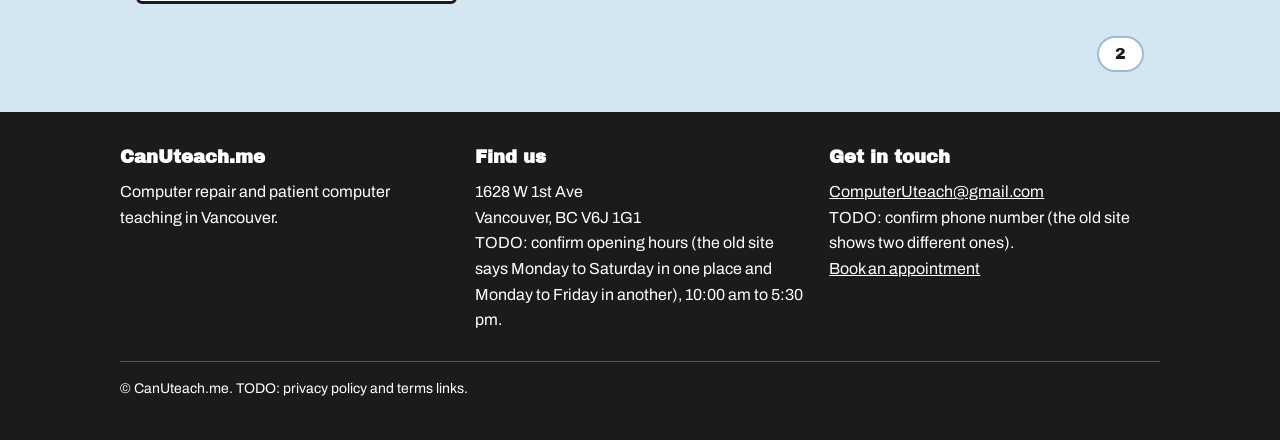
==== commit 73dd54be: "Add seasonal weather and a tech easter egg to the city; remove farms - Weather: clear about 54% of t" ====
--- a/index.html
+++ b/index.html
@@ -619,18 +619,34 @@
 }
 
 /* ---------- the city: a procedural brick town the visitor can explore (js/city.js) ---------- */
-const CITY_VERSION = '4';                                   // raise when js/city.js changes, so browsers fetch it
+const CITY_VERSION = '7';                                   // raise when js/city.js changes, so browsers fetch it
 const hero = document.querySelector('.hero');
 let city = null;
-async function runCity(){
+/* Weather is picked inside js/city.js. ?weather=clear|sun|rain|snow|tech forces one. */
+async function runCity(weather = params.get('weather'), seed = params.get('city')){
   const { startCity } = await import('./js/city.js?v=' + CITY_VERSION);
   wall.innerHTML = ''; wall.classList.remove('still');
-  city = await startCity({ container: wall, reduced, onBuilt: reveal, seed: params.get('city') });
+  city = await startCity({ container: wall, reduced, onBuilt: reveal, seed, weather });
   hero.classList.add('has-city');
+  hero.dataset.weather = city.weather;
   if (matchMedia('(pointer: coarse)').matches) document.getElementById('city-hint').textContent = 'Use two fingers to move the city.';
   finish = () => { city.finish(); reveal(); };
   stop = () => { city.stop(); city = null; hero.classList.remove('has-city'); };
 }
+/* The easter egg: type "tech" anywhere on the page (not in a text box) and the same city is rebuilt
+   as the futuristic one. Type it again to go back. */
+let typed = '';
+addEventListener('keydown', e => {
+  if (!city || e.ctrlKey || e.metaKey || e.altKey || e.key.length !== 1) return;
+  const t = e.target;
+  if (t && (t.isContentEditable || /^(INPUT|TEXTAREA|SELECT)$/.test(t.tagName))) return;
+  typed = (typed + e.key.toLowerCase()).slice(-4);
+  if (typed !== 'tech') return;
+  typed = '';
+  const next = city.weather === 'tech' ? 'clear' : 'tech', seed = city.seed;
+  stop(); stop = () => {};
+  runCity(next, seed).catch(err => console.warn('Could not rebuild the city', err));
+});
 for (const [id, act] of [['turn-left', c => c.turn(-0.35)], ['turn-right', c => c.turn(0.35)], ['zoom-in', c => c.zoom(0.7)],
   ['zoom-out', c => c.zoom(1.45)], ['view-reset', c => c.reset()]])
   document.getElementById(id).addEventListener('click', () => city && act(city));
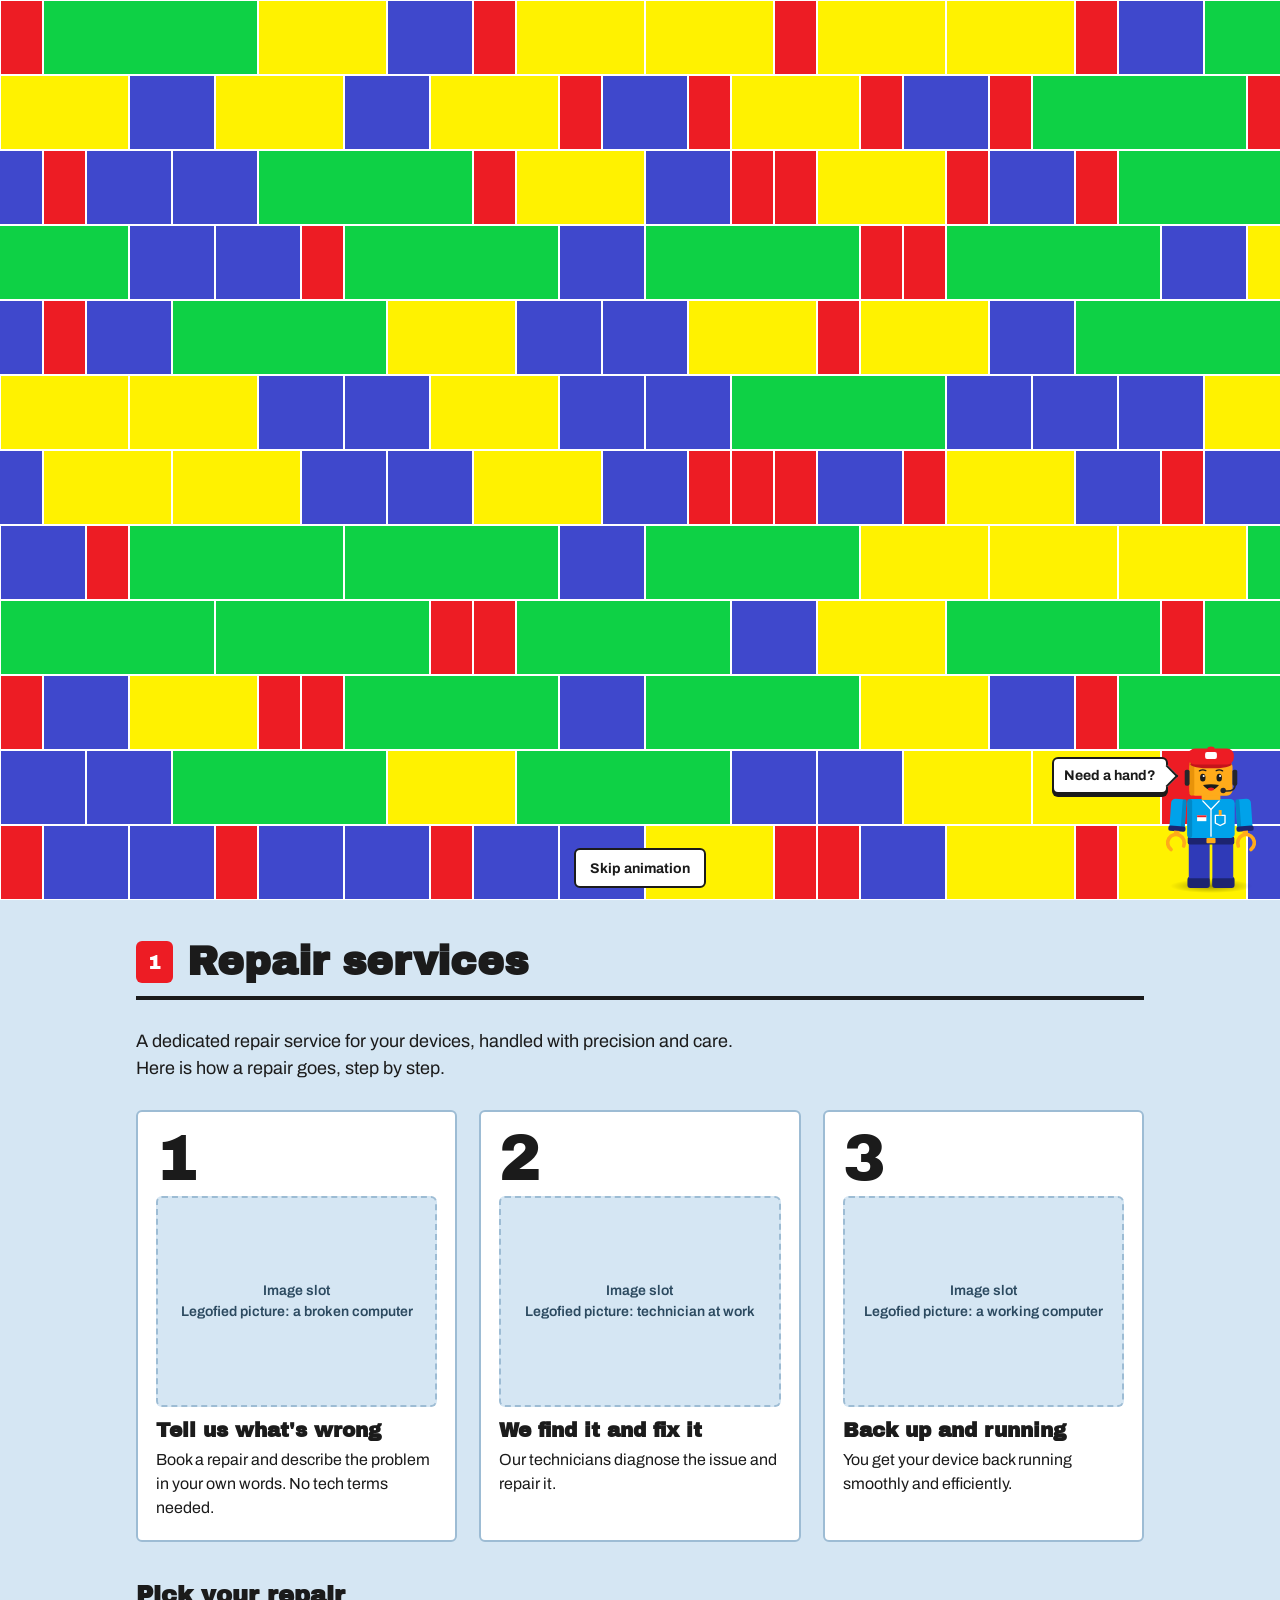
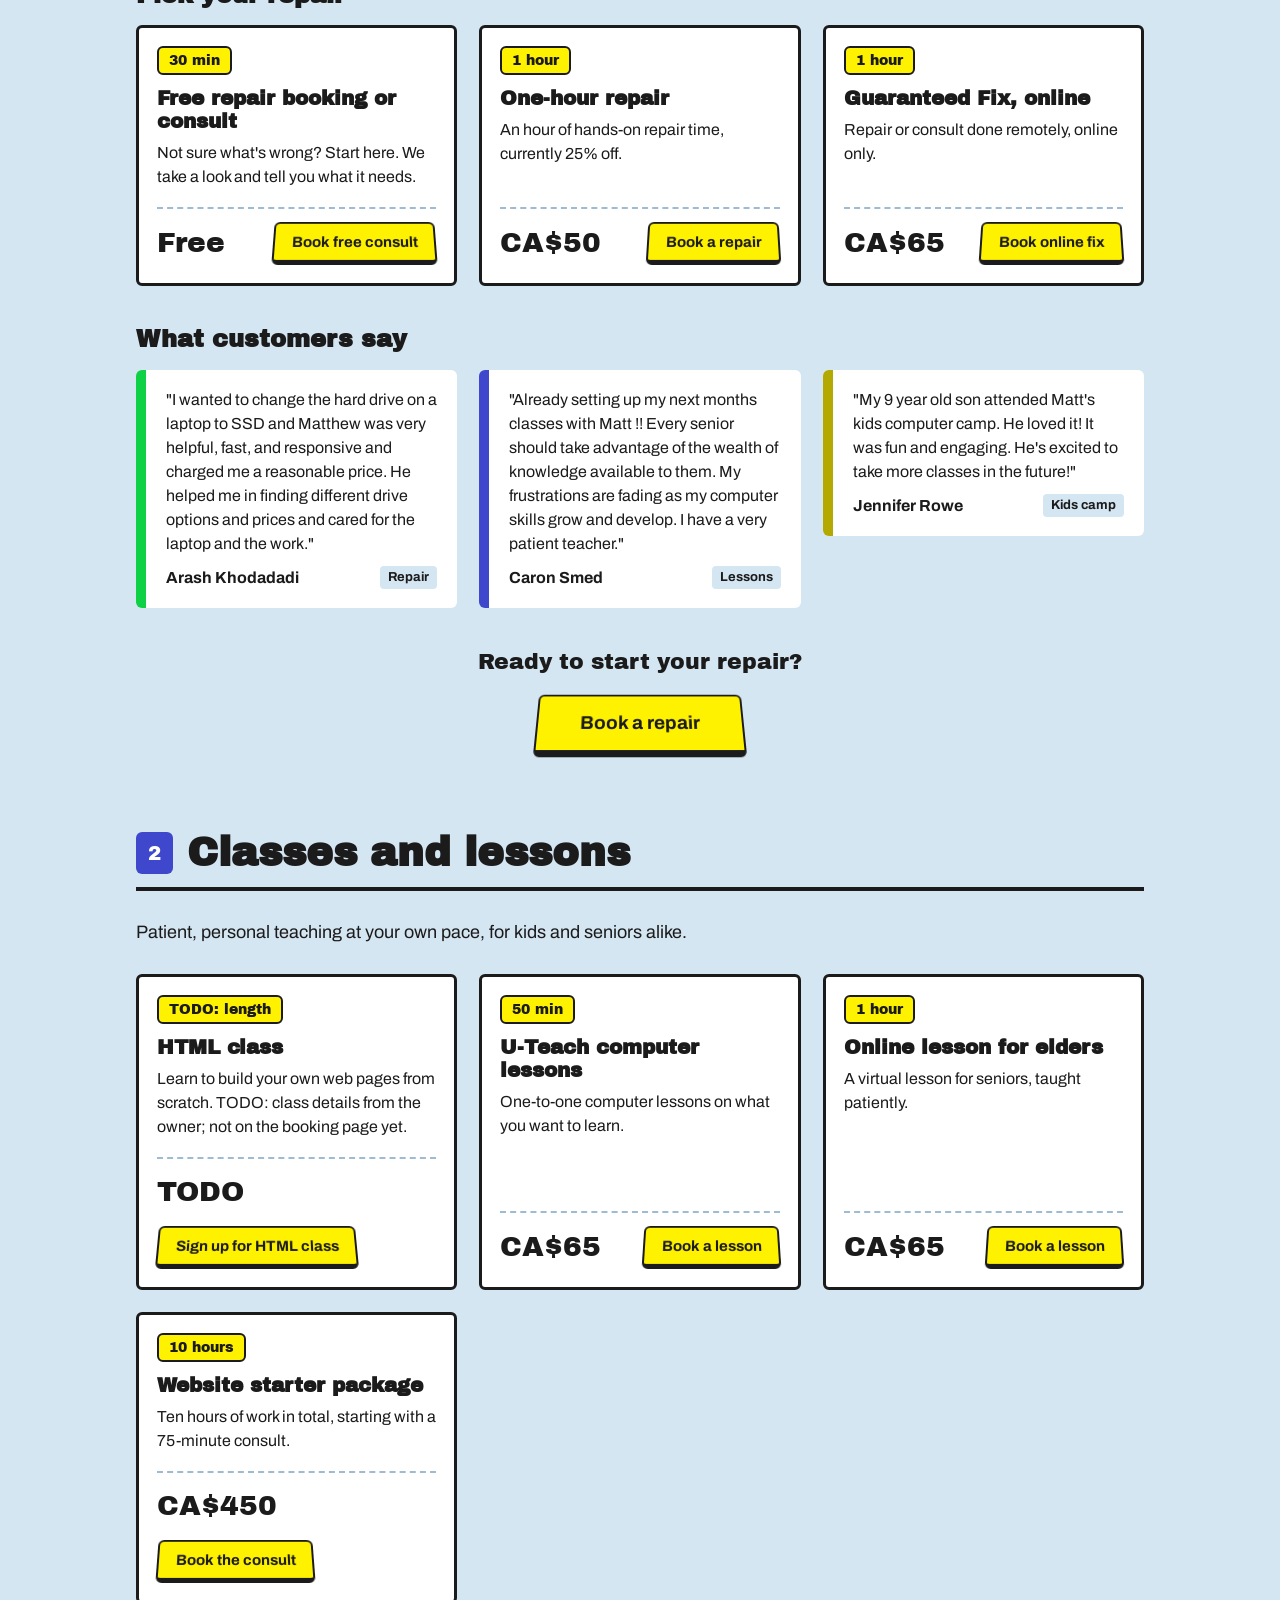
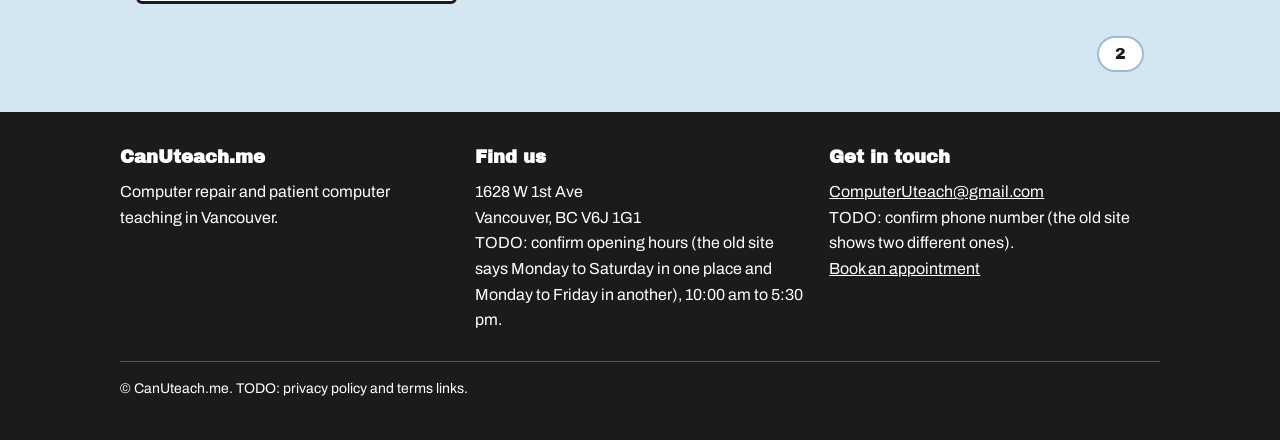
==== commit 4bf35bca: "Add seasons, turning traffic, crossings and map-style panning to the city - Seasons by date: autumn " ====
--- a/index.html
+++ b/index.html
@@ -183,6 +183,13 @@
 .built .has-city .view-controls{display:flex}
 .view-controls .hint{font-size:13px;font-weight:700;background:#fff;border:2px solid var(--color-ink);border-radius:var(--radius-brick);padding:6px 10px}
 .view-controls button{min-width:40px;padding:8px 10px}
+/* The move buttons sit together as a small arrow pad. */
+.view-controls .pad{display:inline-grid;grid-template-columns:repeat(3,40px);grid-template-rows:repeat(2,34px);gap:3px}
+.view-controls .pad button{min-width:0;min-height:0;padding:0;font-size:16px;line-height:1}
+#pan-up{grid-column:2;grid-row:1}
+#pan-left{grid-column:1;grid-row:2}
+#pan-down{grid-column:2;grid-row:2}
+#pan-right{grid-column:3;grid-row:2}
 html:not(.js) .controls{display:none}
 
 /* ================= MANUAL PAGES ================= */
@@ -278,9 +285,15 @@
   <div class="controls">
     <button type="button" id="skip">Skip animation</button>
     <div class="view-controls" role="group" aria-label="City view">
-      <span class="hint" id="city-hint">Drag to look around. Click the city, then scroll to zoom.</span>
-      <button type="button" id="turn-left" aria-label="Turn the view left">&#9664;</button>
-      <button type="button" id="turn-right" aria-label="Turn the view right">&#9654;</button>
+      <span class="hint" id="city-hint">Drag to move. Right-drag or Shift-drag to turn. Click, then scroll to zoom.</span>
+      <span class="pad" role="group" aria-label="Move the view">
+        <button type="button" id="pan-up" aria-label="Move the view forward">&#8593;</button>
+        <button type="button" id="pan-left" aria-label="Move the view left">&#8592;</button>
+        <button type="button" id="pan-down" aria-label="Move the view back">&#8595;</button>
+        <button type="button" id="pan-right" aria-label="Move the view right">&#8594;</button>
+      </span>
+      <button type="button" id="turn-left" aria-label="Turn the view left">&#8634;</button>
+      <button type="button" id="turn-right" aria-label="Turn the view right">&#8635;</button>
       <button type="button" id="zoom-in" aria-label="Zoom in">+</button>
       <button type="button" id="zoom-out" aria-label="Zoom out">&minus;</button>
       <button type="button" id="view-reset">Reset view</button>
@@ -619,17 +632,20 @@
 }
 
 /* ---------- the city: a procedural brick town the visitor can explore (js/city.js) ---------- */
-const CITY_VERSION = '7';                                   // raise when js/city.js changes, so browsers fetch it
+const CITY_VERSION = '17';                                   // raise when js/city.js changes, so browsers fetch it
 const hero = document.querySelector('.hero');
 let city = null;
-/* Weather is picked inside js/city.js. ?weather=clear|sun|rain|snow|tech forces one. */
+/* Weather is picked inside js/city.js. ?weather=clear|sun|rain|snow|tech forces one, and
+   ?date=2026-12-10 pretends it is another day (for autumn and Christmas). */
 async function runCity(weather = params.get('weather'), seed = params.get('city')){
   const { startCity } = await import('./js/city.js?v=' + CITY_VERSION);
   wall.innerHTML = ''; wall.classList.remove('still');
-  city = await startCity({ container: wall, reduced, onBuilt: reveal, seed, weather });
+  city = await startCity({ container: wall, reduced, onBuilt: reveal, seed, weather, date: params.get('date') });
   hero.classList.add('has-city');
+  window.__city = city;                          // for testing in the browser console
   hero.dataset.weather = city.weather;
-  if (matchMedia('(pointer: coarse)').matches) document.getElementById('city-hint').textContent = 'Use two fingers to move the city.';
+  hero.dataset.season = [city.seasons.autumn && 'autumn', city.seasons.christmas && 'christmas'].filter(Boolean).join(' ');
+  if (matchMedia('(pointer: coarse)').matches) document.getElementById('city-hint').textContent = 'Use two fingers to move and zoom the city.';
   finish = () => { city.finish(); reveal(); };
   stop = () => { city.stop(); city = null; hero.classList.remove('has-city'); };
 }
@@ -647,7 +663,8 @@
   stop(); stop = () => {};
   runCity(next, seed).catch(err => console.warn('Could not rebuild the city', err));
 });
-for (const [id, act] of [['turn-left', c => c.turn(-0.35)], ['turn-right', c => c.turn(0.35)], ['zoom-in', c => c.zoom(0.7)],
+for (const [id, act] of [['pan-up', c => c.pan(0, 1)], ['pan-down', c => c.pan(0, -1)], ['pan-left', c => c.pan(-1, 0)], ['pan-right', c => c.pan(1, 0)],
+  ['turn-left', c => c.turn(-0.35)], ['turn-right', c => c.turn(0.35)], ['zoom-in', c => c.zoom(0.7)],
   ['zoom-out', c => c.zoom(1.45)], ['view-reset', c => c.reset()]])
   document.getElementById(id).addEventListener('click', () => city && act(city));
 
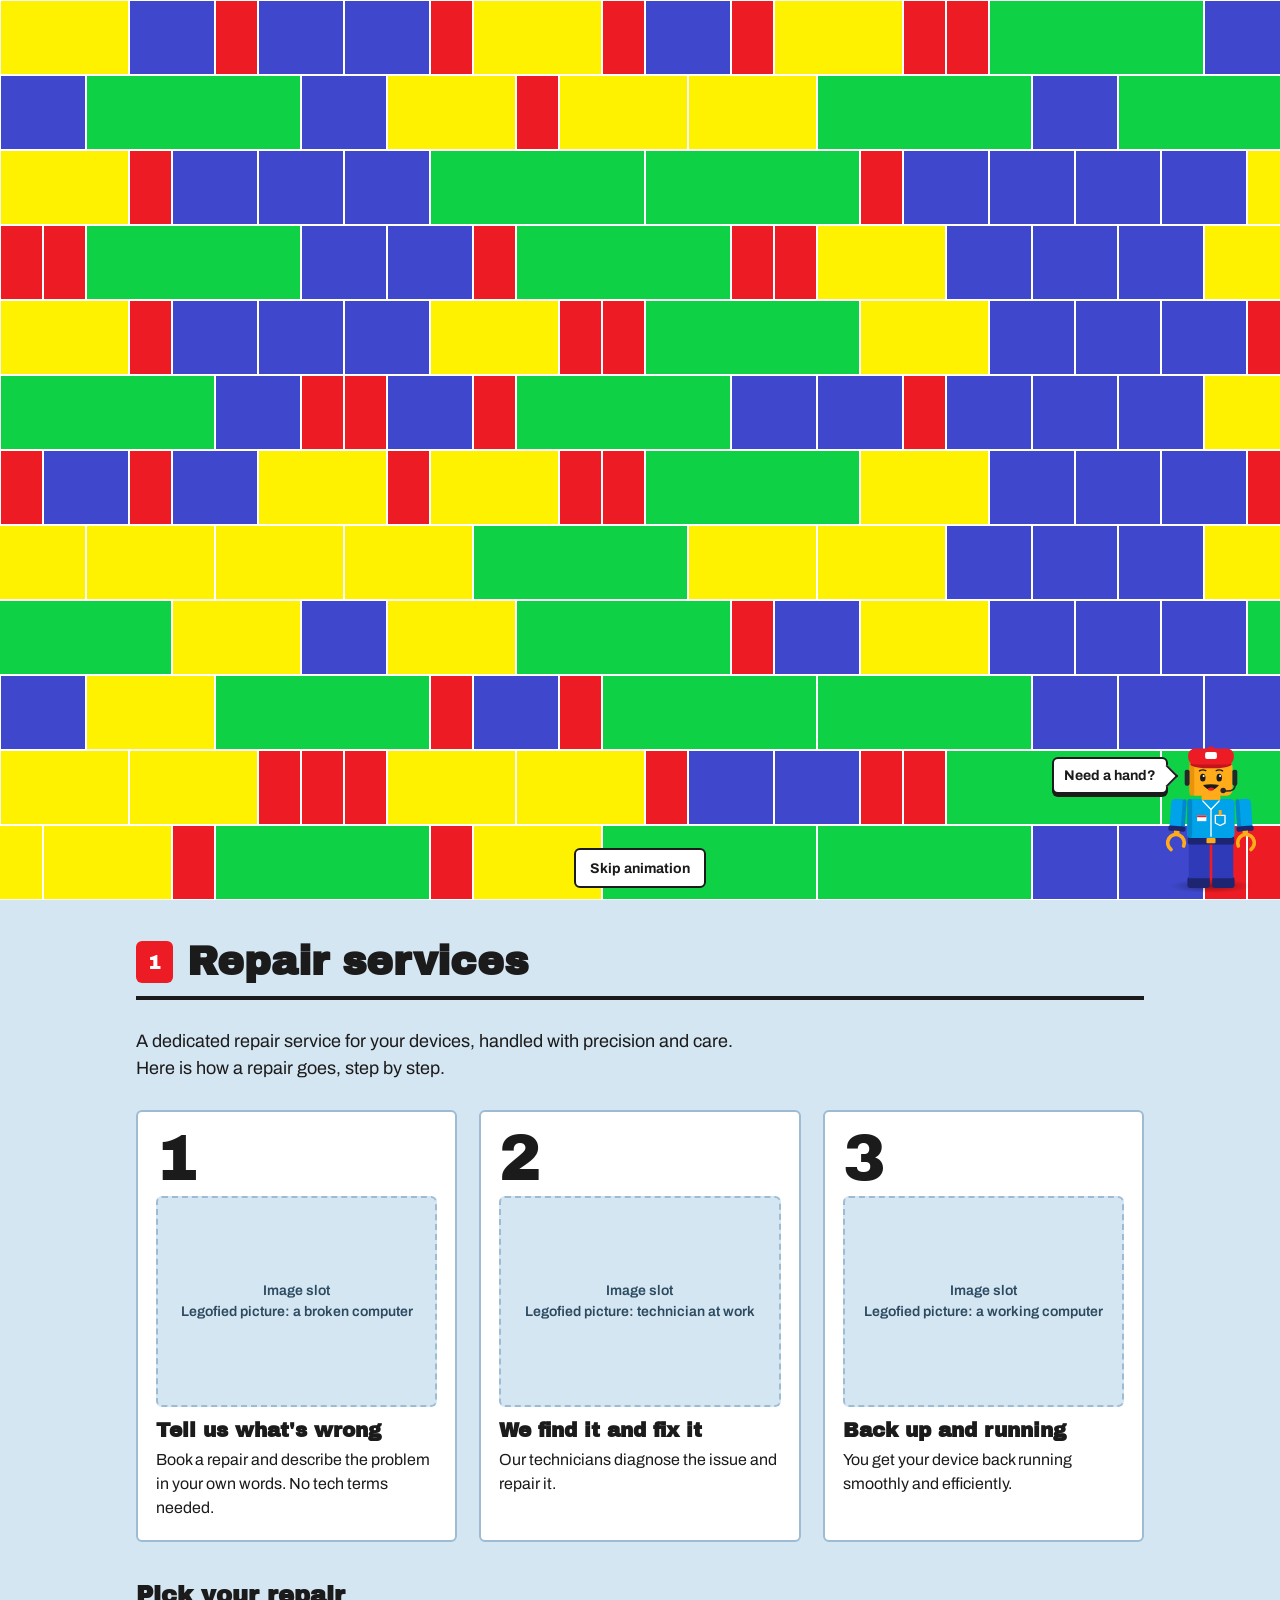
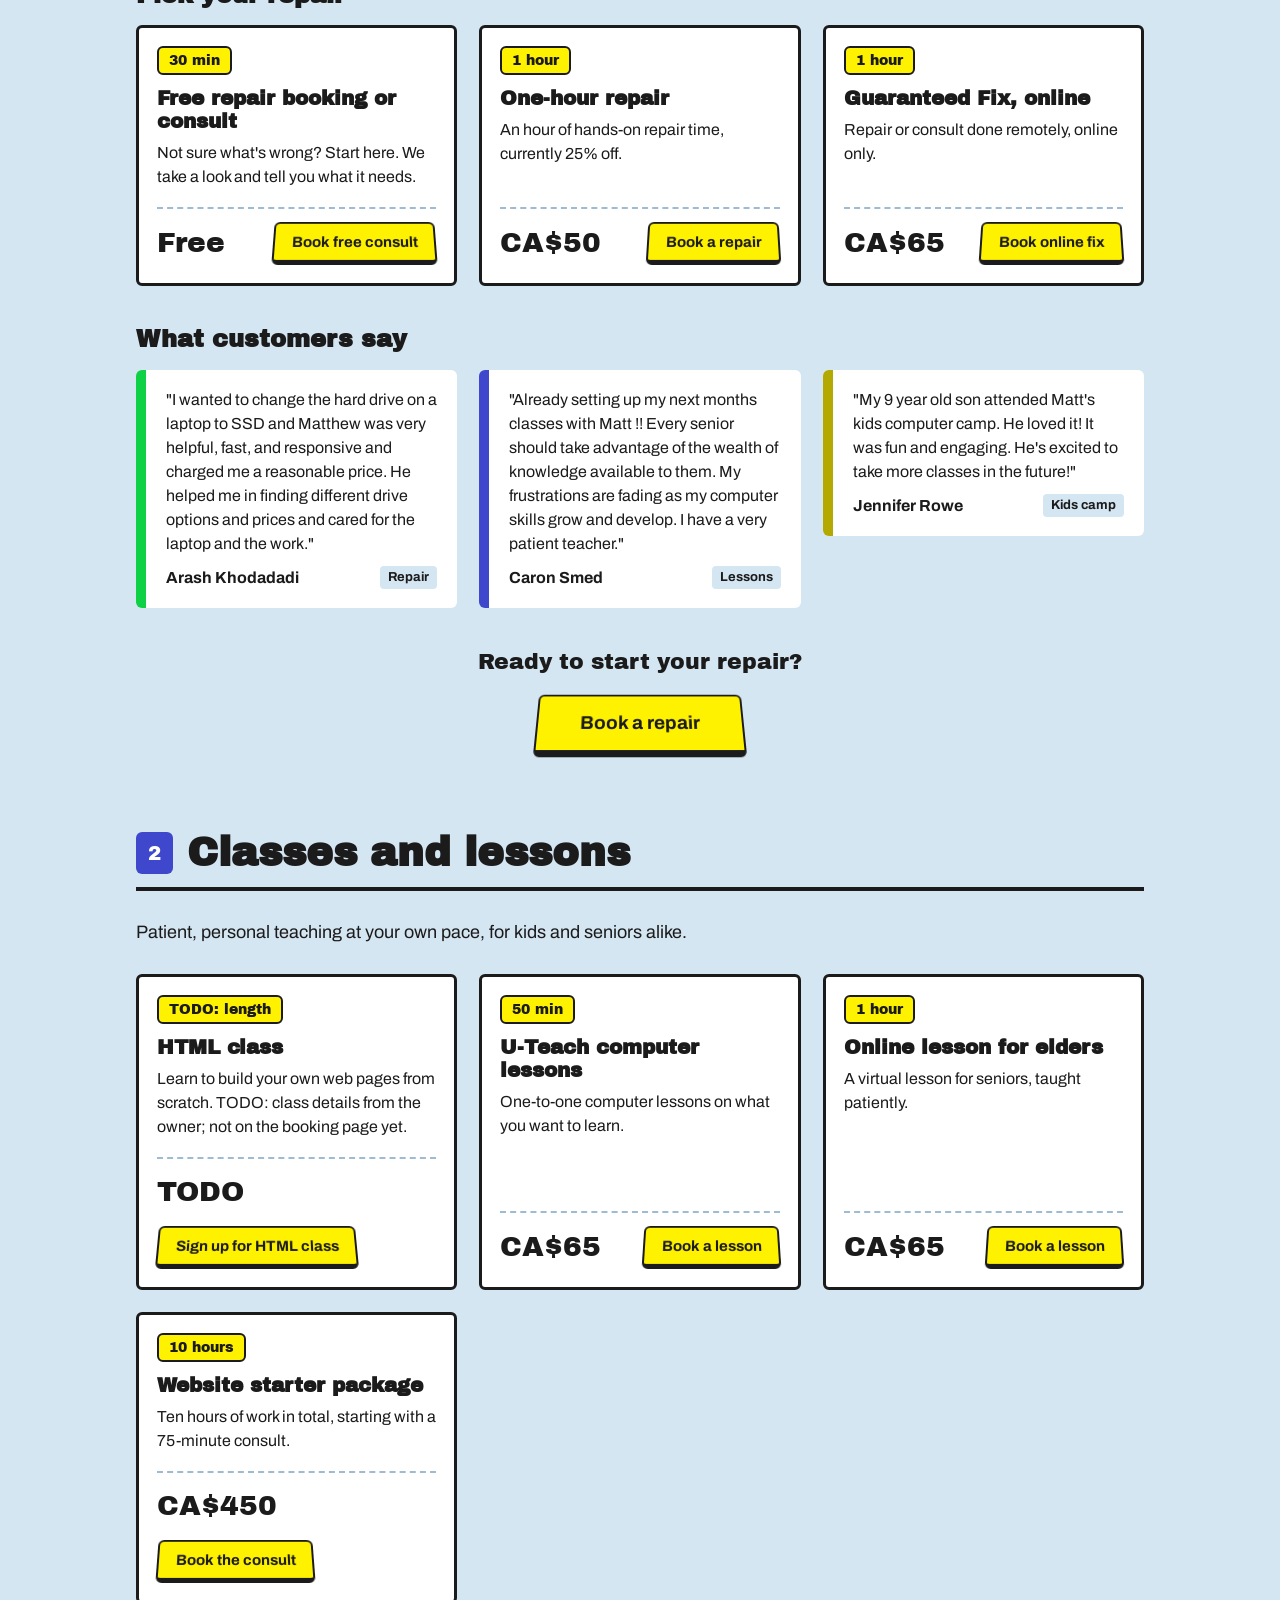
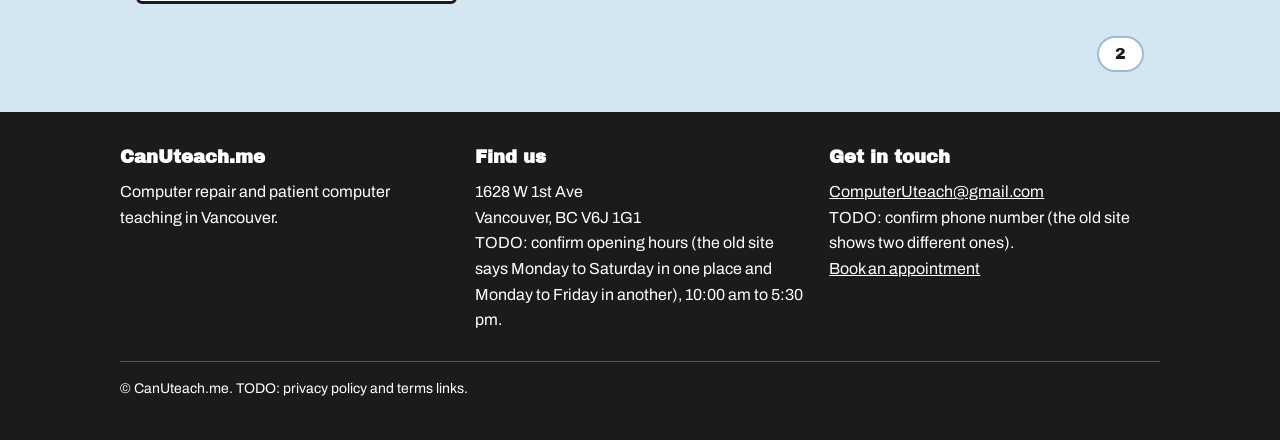
==== commit b5ea712f: "Add traffic lights, street lamps, a futuristic tech city and a railway - Traffic lights at every jun" ====
--- a/index.html
+++ b/index.html
@@ -632,7 +632,7 @@
 }
 
 /* ---------- the city: a procedural brick town the visitor can explore (js/city.js) ---------- */
-const CITY_VERSION = '17';                                   // raise when js/city.js changes, so browsers fetch it
+const CITY_VERSION = '23';                                   // raise when js/city.js changes, so browsers fetch it
 const hero = document.querySelector('.hero');
 let city = null;
 /* Weather is picked inside js/city.js. ?weather=clear|sun|rain|snow|tech forces one, and
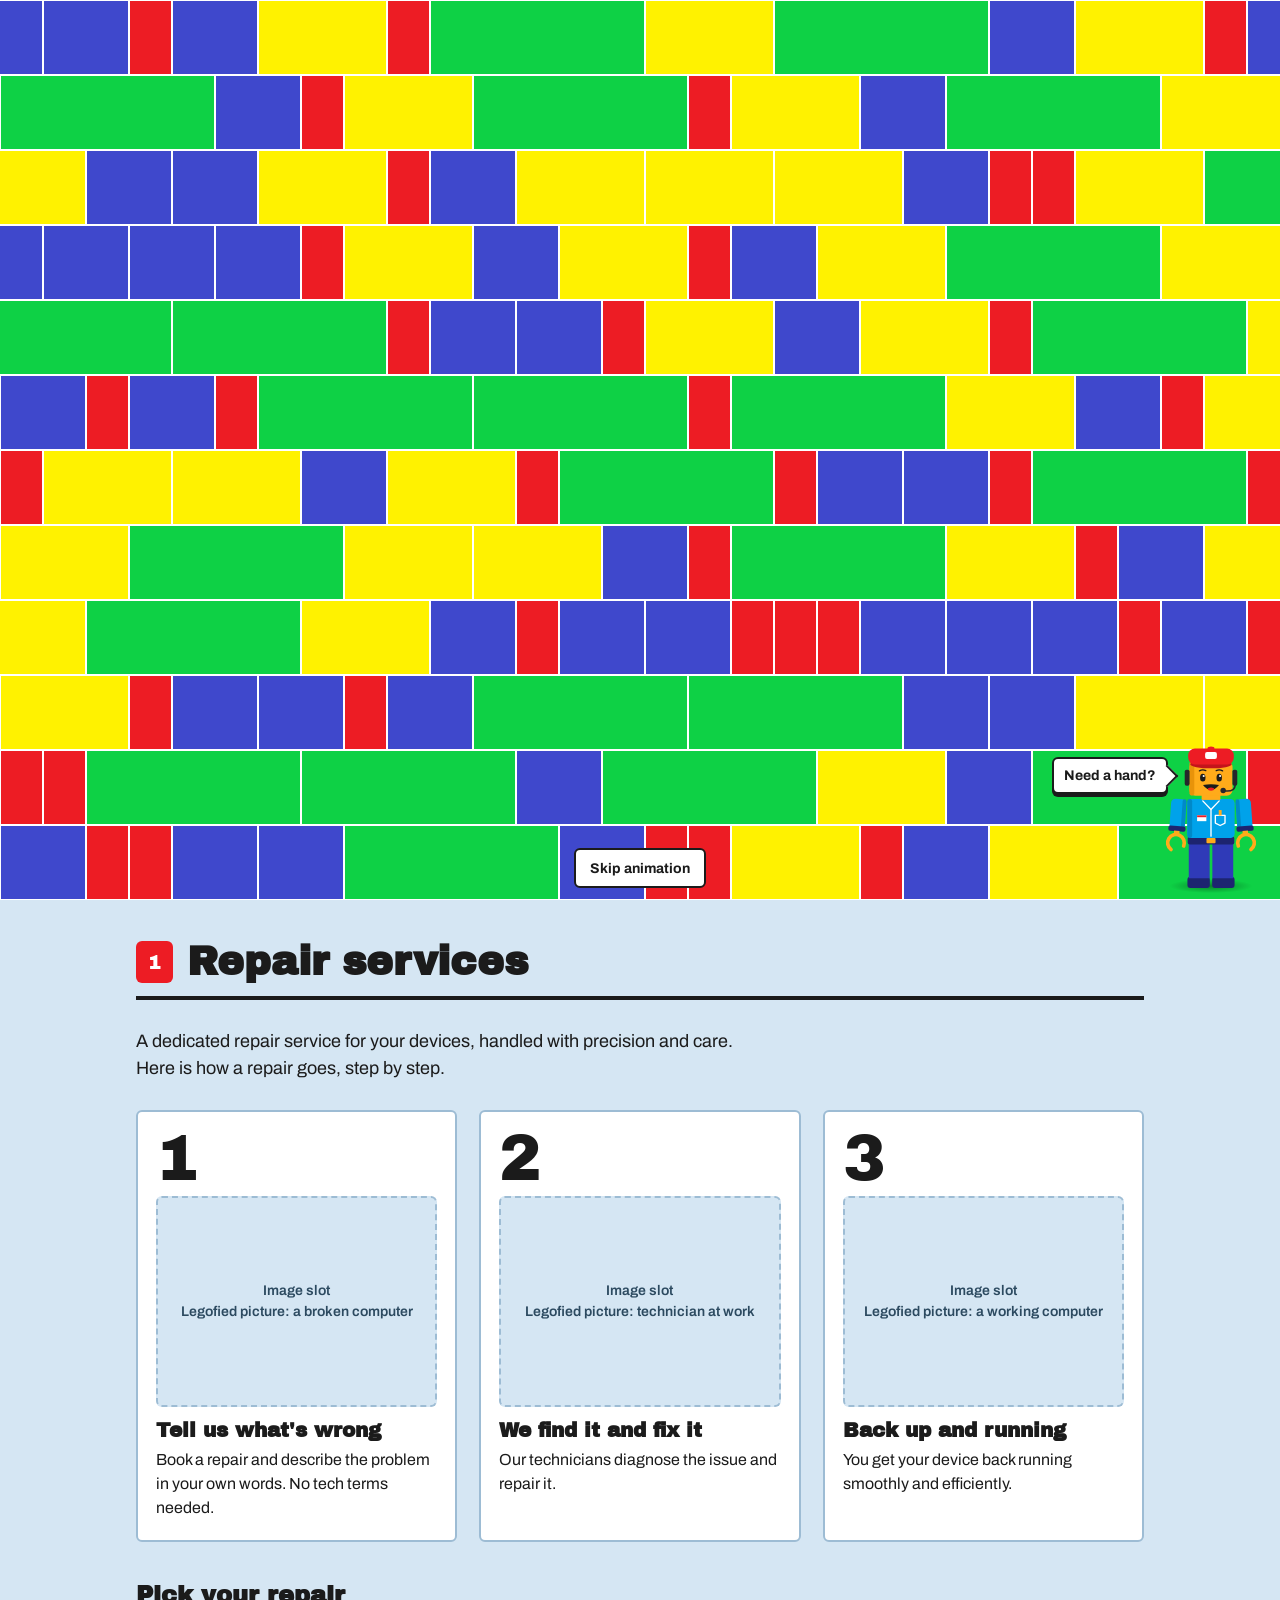
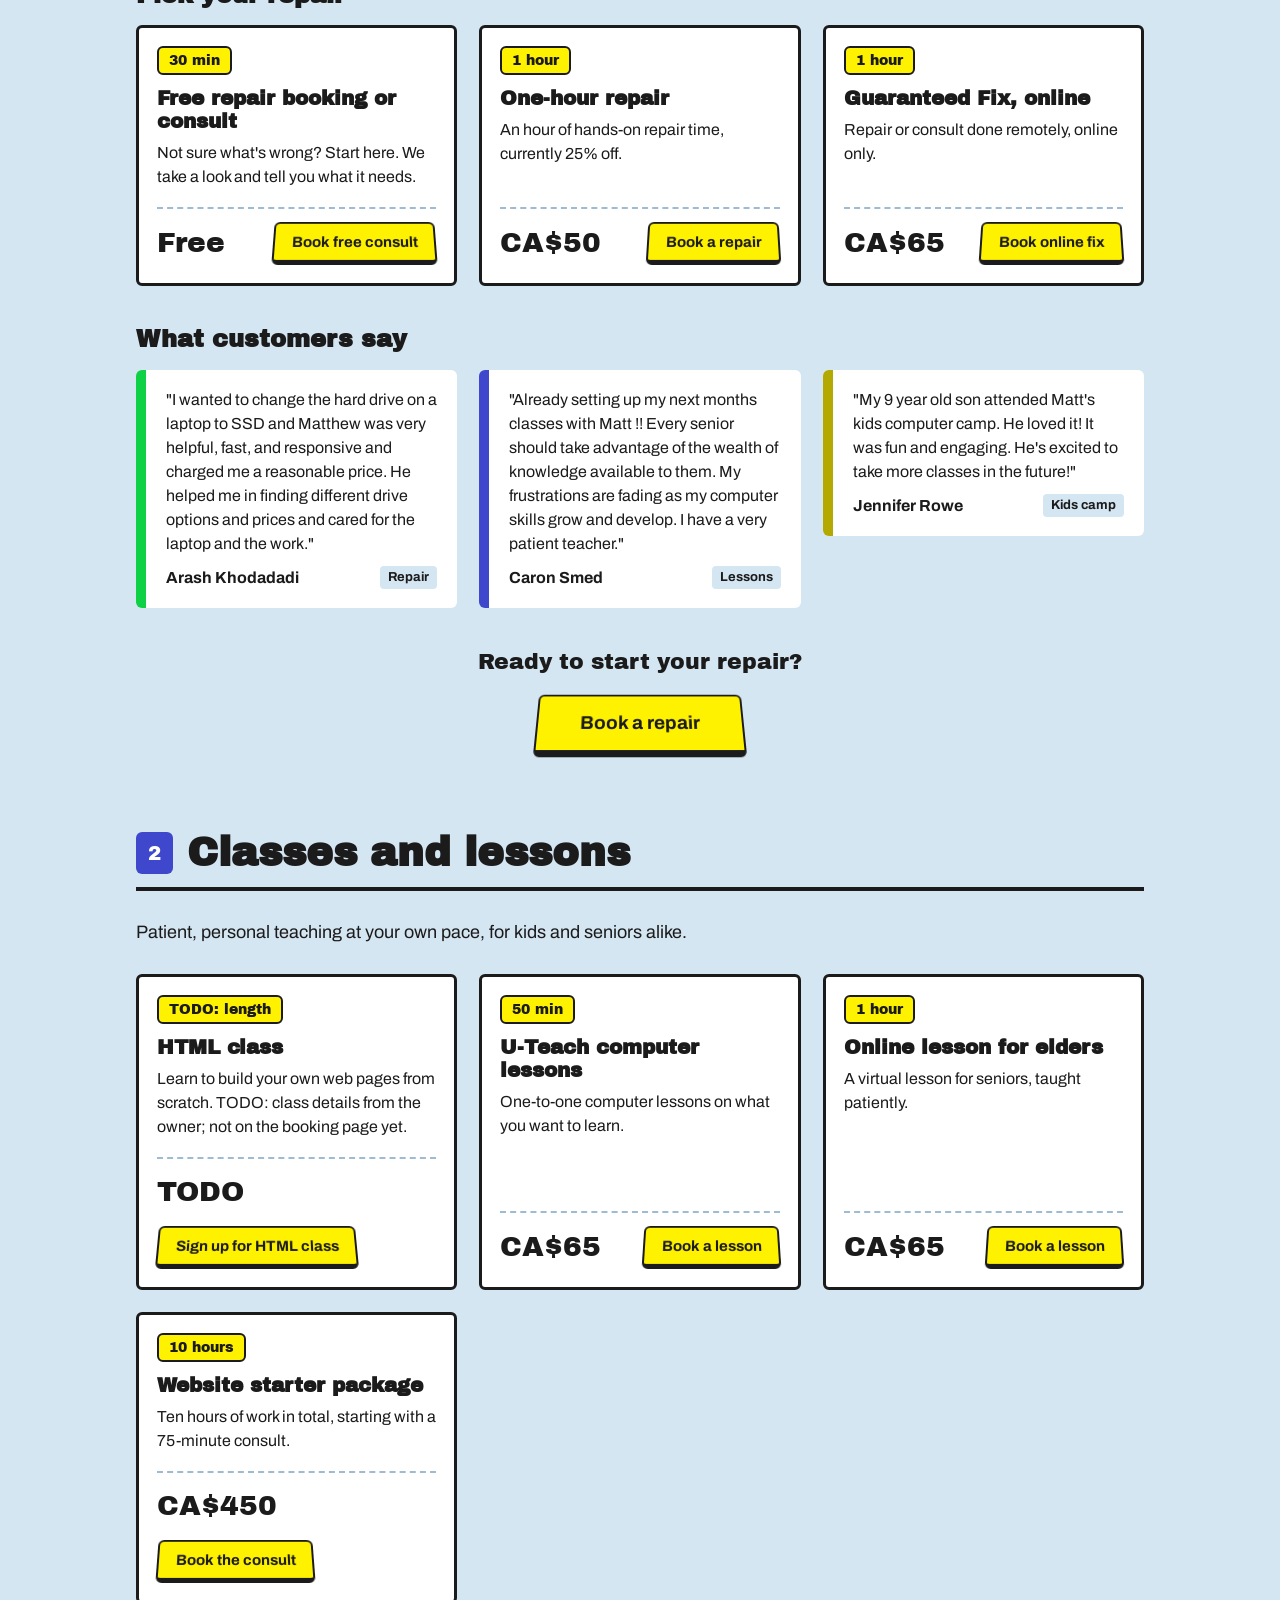
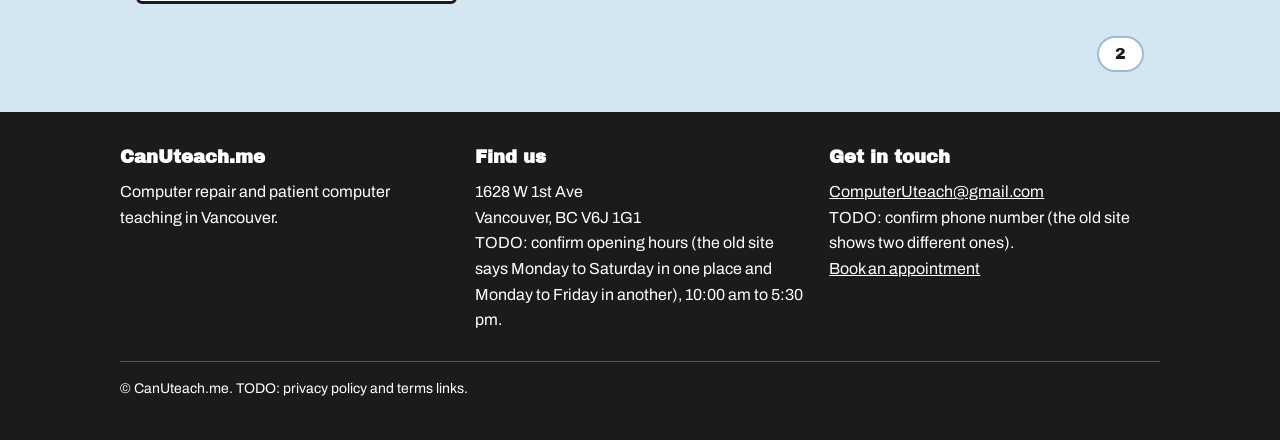
==== commit 539d6195: "Change the headline to BUILDERS FIX IT BEST and speed up page load - Headline: BUILDERS FIX IT BEST " ====
--- a/index.html
+++ b/index.html
@@ -18,7 +18,7 @@
   "three/addons/": "https://cdn.jsdelivr.net/npm/three@0.160.0/examples/jsm/"
 } }
 </script>
-<link rel="stylesheet" href="css/chatbot.css?v=5">
+<link rel="stylesheet" href="css/chatbot.css?v=6">
 <style>
 :root{
   /* Palette sampled from the user's doodles */
@@ -78,8 +78,7 @@
     repeating-linear-gradient(#3b3b40 0 5px,#9a9aa2 5px 8px) right / 5px 100% no-repeat}
 #plate-title{--hang:38px}
 #plate-info{--hang:30px}
-.built .hero-ui{animation:sign-sway 7s ease-in-out 2.4s infinite;transform-origin:50% -38px}
-@keyframes sign-sway{0%,100%{transform:rotate(-.45deg)}50%{transform:rotate(.45deg)}}
+/* No swaying: animating the sign as a whole made Chrome draw its lowest row of headline bricks grey. */
 @media (min-width:900px){
   .stage{justify-items:start;padding-left:clamp(64px,7vw,130px)}
 }
@@ -250,7 +249,7 @@
 
 @media (prefers-reduced-motion:reduce){
   html{scroll-behavior:auto}
-  .wall .row,.built .plate,.built .brick-word .on,.built .word-layer,.built .hero-ui{animation:none}
+  .wall .row,.built .plate,.built .brick-word .on,.built .word-layer{animation:none}
   .press,.brick-btn.box,.brick-btn.box > .cast{transition:none}
   .press:hover,.press:active{transform:perspective(220px) rotateX(12deg)}
 }
@@ -266,7 +265,7 @@
   <span class="sign-post" aria-hidden="true"></span><span class="sign-arm" aria-hidden="true"></span>
   <div class="hero-ui" id="hero-ui">
     <div class="plate studded" id="plate-title">
-      <h1 id="hero-title"><span id="hero-text">We fix it.</span><span class="brick-word" id="brick-word" aria-hidden="true"></span></h1>
+      <h1 id="hero-title"><span id="hero-text">Builders fix it best.</span><span class="brick-word" id="brick-word" aria-hidden="true"></span></h1>
       <nav aria-label="Jump to a section">
         <ul class="jump">
           <li><a class="brick-btn" href="#repairs">Repair services</a></li>
@@ -424,7 +423,6 @@
 </footer>
 
 <script type="module">
-const THREE_URL = 'https://cdn.jsdelivr.net/npm/three@0.160.0/build/three.module.js';
 const root = document.documentElement;
 const wall = document.getElementById('wall');
 const reduced = matchMedia('(prefers-reduced-motion: reduce)').matches;
@@ -437,22 +435,30 @@
 const GLYPHS = {
   W:['10001','10001','10101','11011','10001'], E:['1111','1000','1110','1000','1111'],
   F:['1111','1000','1110','1000','1000'],      I:['111','010','010','010','111'],
-  X:['10001','01010','00100','01010','10001'], T:['11111','00100','00100','00100','00100']
+  X:['10001','01010','00100','01010','10001'], T:['11111','00100','00100','00100','00100'],
+  B:['1110','1001','1110','1001','1110'],     U:['1001','1001','1001','1001','1111'],
+  L:['1000','1000','1000','1000','1111'],     D:['1110','1001','1001','1001','1110'],
+  R:['1110','1001','1110','1010','1001'],     S:['1111','1000','1111','0001','1111']
 };
-const HEADLINE = 'WE FIX IT';
+const HEADLINE = 'BUILDERS FIX IT BEST';
 // Brick colour by length: 1 stud red, 2 blue, 3 yellow, 5 green.
 const BRICK_COLORS = { 1: '#ed1c24', 2: '#3f48cc', 3: '#fff200', 5: '#0ed145' };
-/* The sign's headline is two colours: white, with one word in the same yellow as the Book a repair
-   button, so yellow means "the fixing" and nothing else. (Colour by brick length lives on in the
-   fallback wall.) */
-const HEADLINE_COLORS = { base: '#ffffff', accent: '#fff200' }, HEADLINE_ACCENT = 'FIX';
+/* The sign's headline is two colours: white, with "FIX IT" in the same yellow as the
+   Book a repair button. (Colour by brick length lives on in the fallback wall.) */
+const HEADLINE_COLORS = { base: '#ffffff', accent: '#fff200' }, HEADLINE_ACCENT = new Set(['FIX', 'IT']);
 // How each letter is laid in bricks, as [column, row, width, height] in studs. From the owner's markup.
 const BRICKS = {
   W: [[0,0,1,5],[4,0,1,5],[2,2,1,1],[1,3,1,1],[3,3,1,1]],
   E: [[0,0,1,5],[1,0,3,1],[1,2,1,1],[2,2,1,1],[1,4,3,1]],
   F: [[0,0,1,5],[1,0,3,1],[1,2,1,1],[2,2,1,1]],
   I: [[0,0,3,1],[1,1,1,3],[0,4,3,1]],
-  T: [[0,0,5,1],[2,1,1,2],[2,3,1,2]]
+  T: [[0,0,5,1],[2,1,1,2],[2,3,1,2]],
+  B: [[0,0,1,5],[1,0,2,1],[3,1,1,1],[1,2,2,1],[3,3,1,1],[1,4,2,1]],
+  U: [[0,0,1,5],[3,0,1,5],[1,4,2,1]],
+  L: [[0,0,1,5],[1,4,3,1]],
+  D: [[0,0,1,5],[1,0,2,1],[3,1,1,3],[1,4,2,1]],
+  R: [[0,0,1,5],[1,0,2,1],[3,1,1,1],[1,2,2,1],[2,3,1,1],[3,4,1,1]],
+  S: [[0,0,4,1],[0,1,1,1],[0,2,4,1],[3,3,1,1],[0,4,4,1]]
 };
 // Letters without a layout (X, and any new letter) are laid as single studs.
 function bricksOf(ch){
@@ -479,8 +485,12 @@
   const vw = document.documentElement.clientWidth, small = vw < 640;
   // u = one stud. Everything below is placed in whole studs, so it lines up with the plate.
   /* On a wide screen the sign takes under half the width, leaving the city in view beside it. */
-  const u = small ? Math.max(11, Math.min(16, Math.floor((vw - 28) / 24))) : 14;
-  const cols = small ? Math.floor((vw - 28) / u) : Math.max(28, Math.min(42, Math.floor(Math.min(vw * 0.44, 600) / u)));
+  /* The longest word has to fit across the plate, so on a narrow screen the studs get smaller. */
+  const avail = small ? vw - 28 : Math.min(vw * 0.44, 600);
+  const longest = Math.max(...HEADLINE.split(' ').map(w => [...w].reduce((n, ch) => n + (GLYPHS[ch] ? GLYPHS[ch][0].length + 1 : 0), -1))) + 2;
+  let u = small ? Math.max(11, Math.min(16, Math.floor(avail / 24))) : 14;
+  if (small && Math.floor(avail / u) < longest) u = Math.max(6, Math.floor(avail / longest));   // desktop keeps its stud size and widens the plate instead
+  const cols = small ? Math.floor(avail / u) : Math.max(Math.max(28, longest), Math.min(42, Math.floor(avail / u)));
   if (heroKey === u + ':' + cols) return;
   heroKey = u + ':' + cols;
   ui.style.setProperty('--u', u + 'px');
@@ -506,7 +516,7 @@
       for (const ch of w) {
         const g = GLYPHS[ch];
         for (const b of bricksOf(ch)) {
-          const c = w.join('') === HEADLINE_ACCENT ? HEADLINE_COLORS.accent : HEADLINE_COLORS.base, dark = darken(c, 0.55);
+          const c = HEADLINE_ACCENT.has(w.join('')) ? HEADLINE_COLORS.accent : HEADLINE_COLORS.base, dark = darken(c, 0.55);
           html += `<span class="on studded" style="grid-column:${x + b.c + 1} / span ${b.w};grid-row:${y + b.r + 1} / span ${b.h};--c:${c};--n:${n++}"></span>`;
           rects += `<rect x="${(x + b.c) * u}" y="${(y + b.r) * u}" width="${b.w * u}" height="${b.h * u}" fill="${dark}"/>`;
         }
@@ -533,7 +543,7 @@
 
   y += 1;
   const jumps = [...plate.querySelectorAll('.brick-btn')];
-  const bw = Math.min(inner, small ? 13 : 11);
+  const bw = Math.min(inner, Math.max(small ? 13 : 11, Math.ceil(150 / u)));
   if (jumps.length * bw + (jumps.length - 1) <= inner) {
     let x = Math.floor((cols - (jumps.length * bw + jumps.length - 1)) / 2);
     jumps.forEach(a => { put(a, x, y, bw, 2); x += bw + 1; });
@@ -555,7 +565,7 @@
   Object.assign(tile.style, { left: px(1), top: px(1), width: px(cols2 - 2), height: 'auto' });
   const k = Math.max(2, Math.ceil((tile.offsetHeight + u * 0.6) / u));
   tile.style.height = px(k);
-  const cw = Math.min(cols2 - 4, 14);
+  const cw = Math.min(cols2 - 2, Math.max(14, Math.ceil(175 / u)));
   put(cta, Math.floor((cols2 - cw) / 2), 1 + k + 1, cw, 3);
   info.style.height = px(1 + k + 1 + 3 + 1);
   box(tile, 5); box(cta, Math.round(u * 1.7)); box(info, standoff);
@@ -632,7 +642,7 @@
 }
 
 /* ---------- the city: a procedural brick town the visitor can explore (js/city.js) ---------- */
-const CITY_VERSION = '23';                                   // raise when js/city.js changes, so browsers fetch it
+const CITY_VERSION = '24';                                   // raise when js/city.js changes, so browsers fetch it
 const hero = document.querySelector('.hero');
 let city = null;
 /* Weather is picked inside js/city.js. ?weather=clear|sun|rain|snow|tech forces one, and
@@ -690,6 +700,6 @@
 document.getElementById('skip').addEventListener('click', () => finish());
 start();
 </script>
-<script type="module" src="js/chatbot.js?v=5"></script>
+<script type="module" src="js/chatbot.js?v=6"></script>
 </body>
 </html>
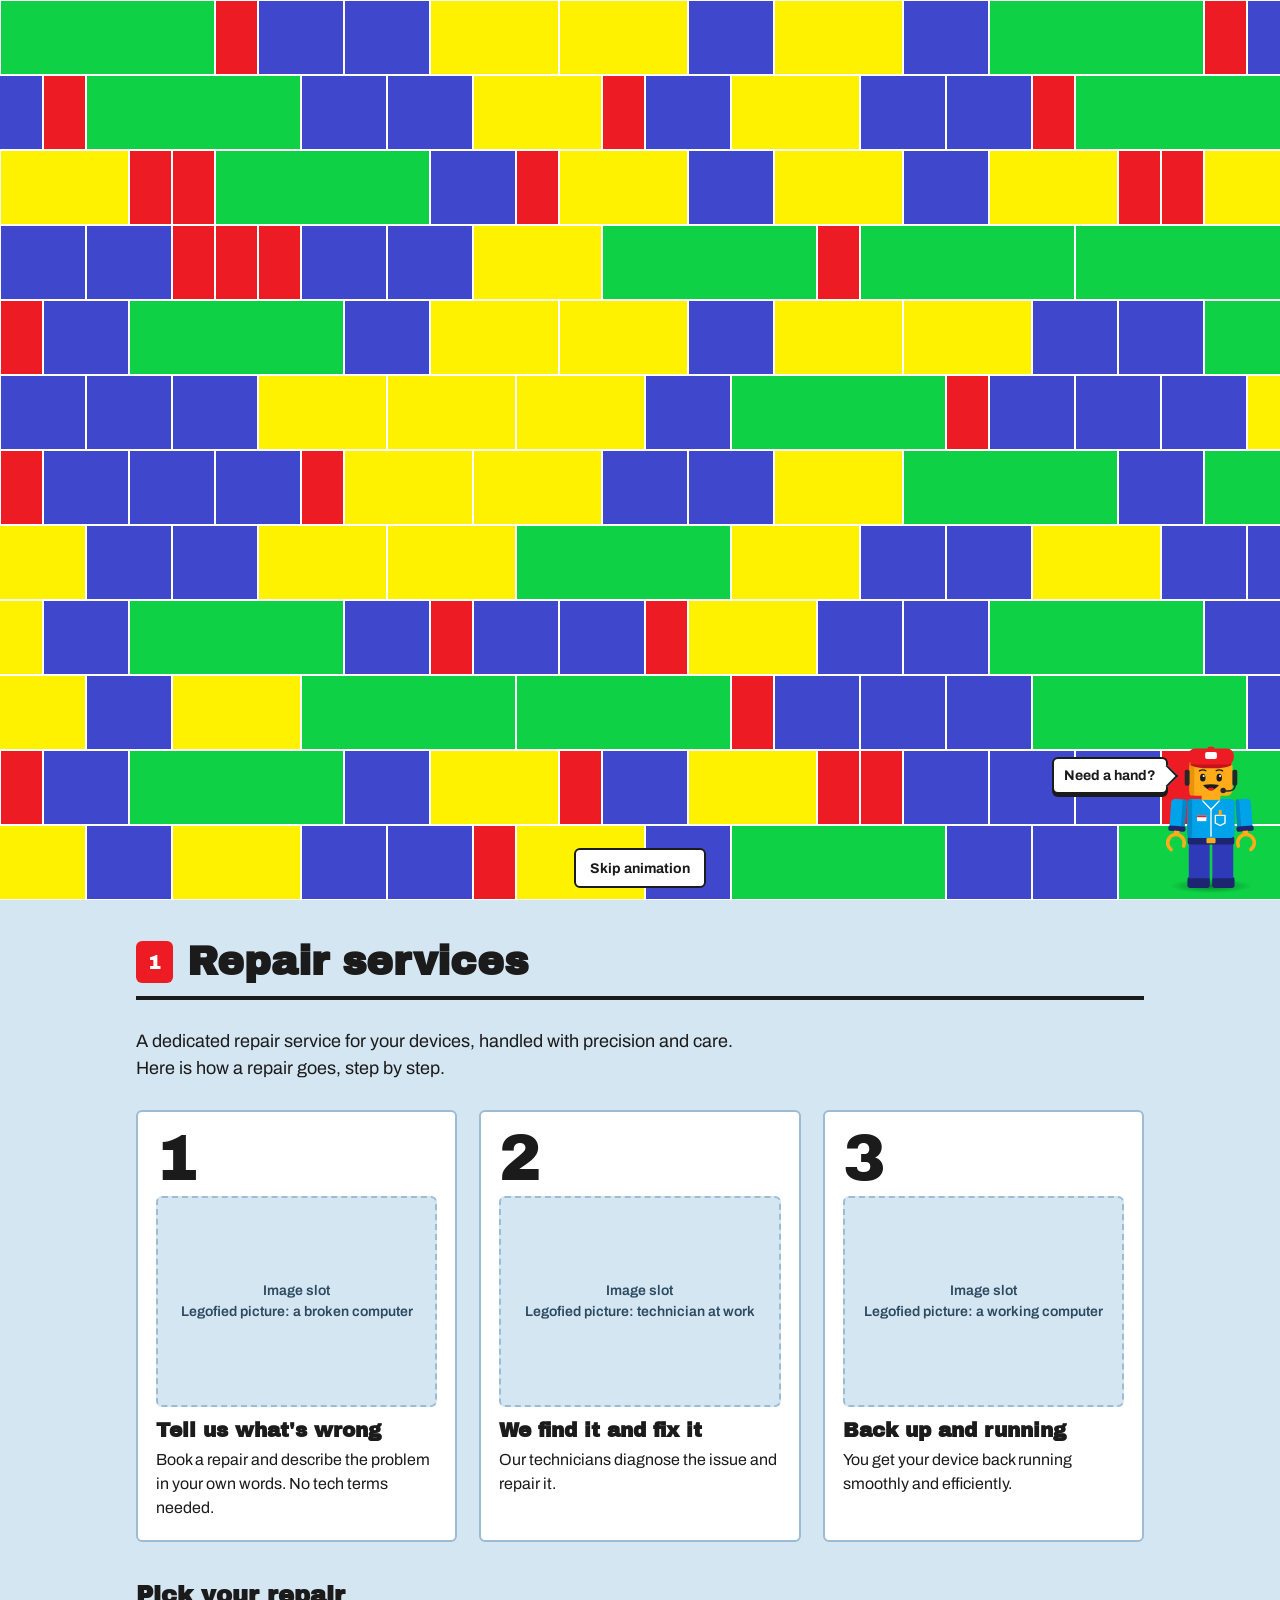
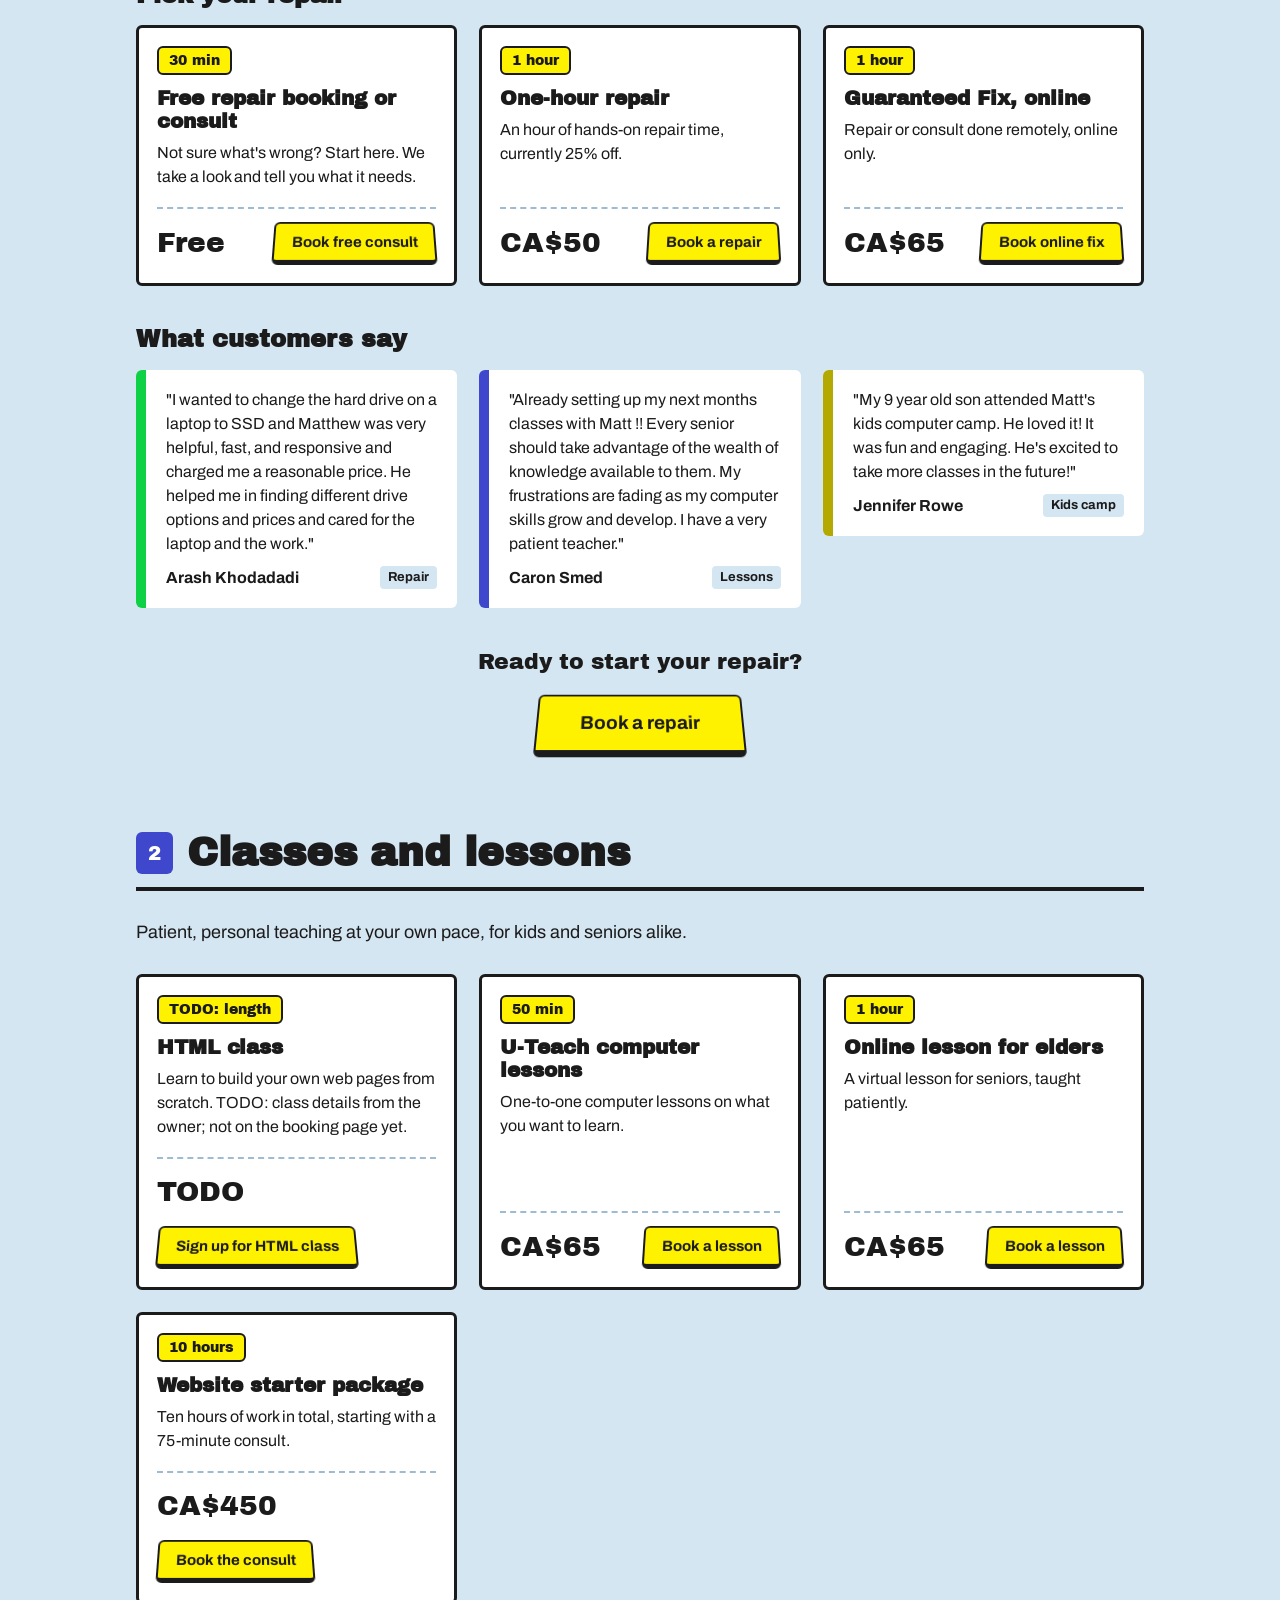
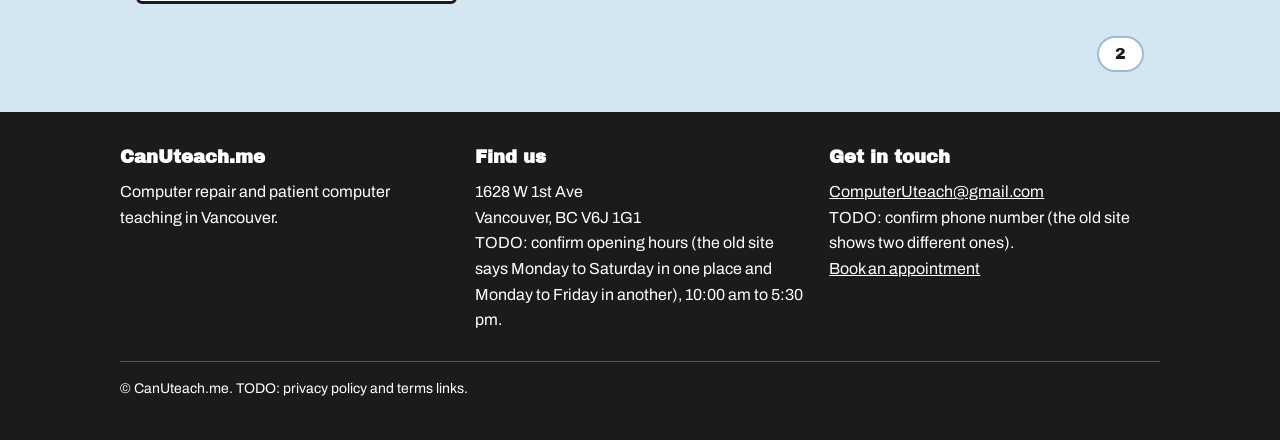
==== commit d85af62e: "Self-host three.js 0.160.0 instead of loading it from a CDN - vendor/three: the three.js module, the" ====
--- a/index.html
+++ b/index.html
@@ -14,8 +14,8 @@
 <link href="https://fonts.googleapis.com/css2?family=Archivo:wght@400;600;700&family=Archivo+Black&display=swap" rel="stylesheet">
 <script type="importmap">
 { "imports": {
-  "three": "https://cdn.jsdelivr.net/npm/three@0.160.0/build/three.module.js",
-  "three/addons/": "https://cdn.jsdelivr.net/npm/three@0.160.0/examples/jsm/"
+  "three": "./vendor/three/build/three.module.js",
+  "three/addons/": "./vendor/three/examples/jsm/"
 } }
 </script>
 <link rel="stylesheet" href="css/chatbot.css?v=6">
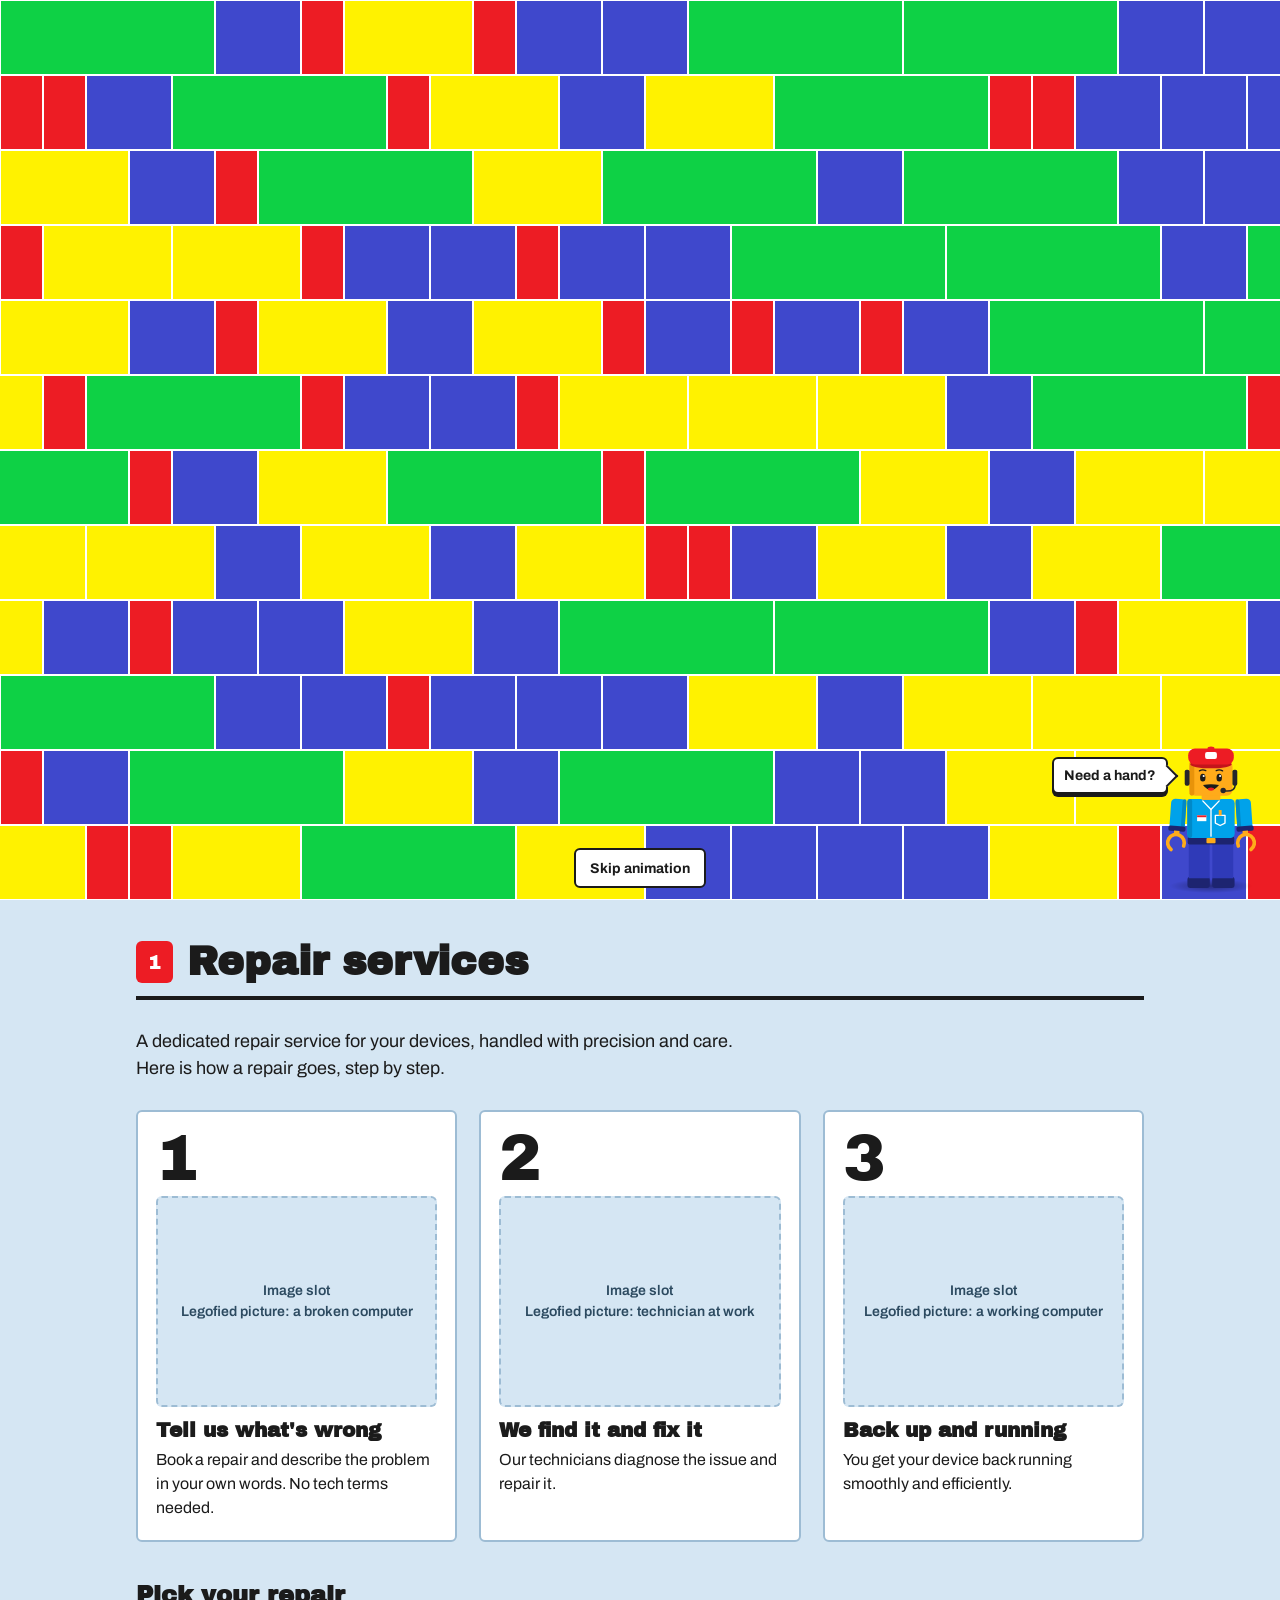
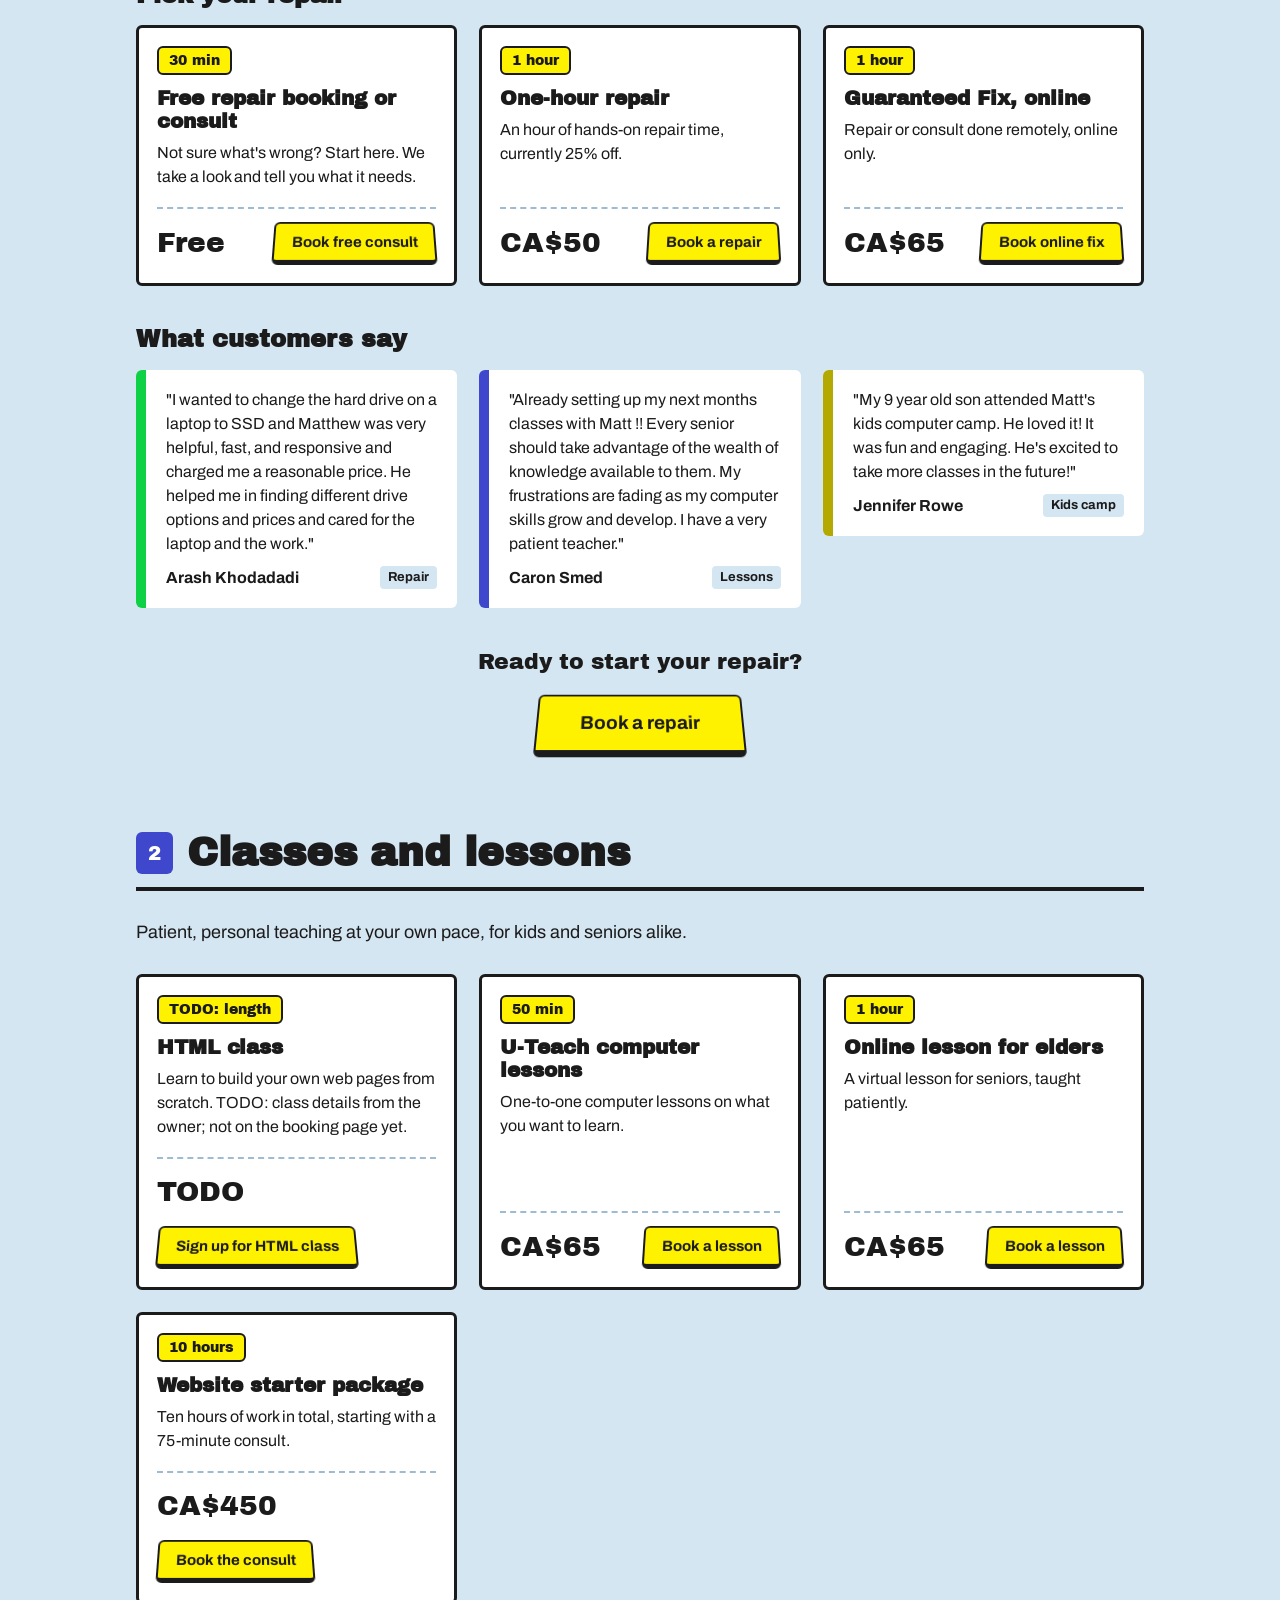
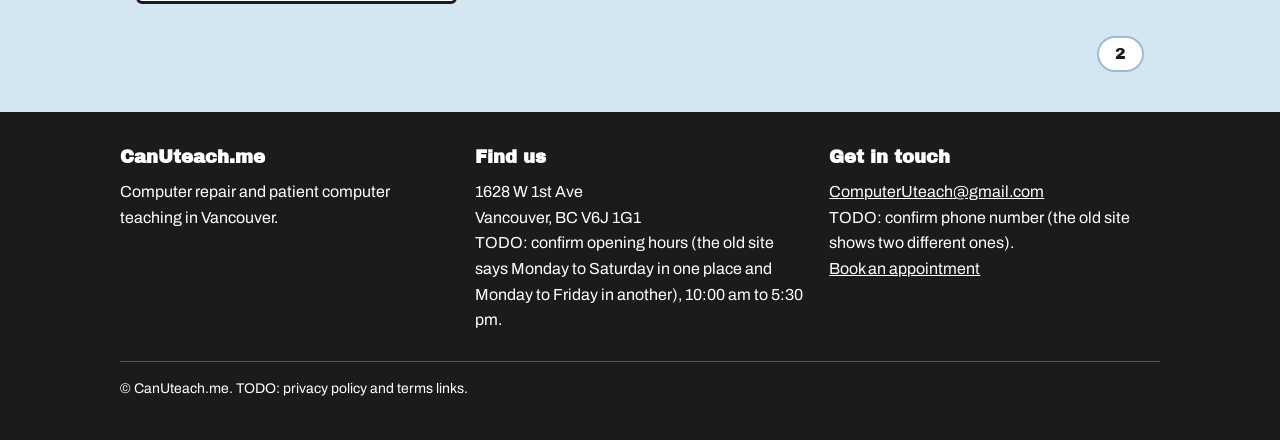
==== commit b1e4ff0e: "Run the railway branches out to the same distance as the roads The railway branches stopped about 40" ====
--- a/index.html
+++ b/index.html
@@ -642,7 +642,7 @@
 }
 
 /* ---------- the city: a procedural brick town the visitor can explore (js/city.js) ---------- */
-const CITY_VERSION = '24';                                   // raise when js/city.js changes, so browsers fetch it
+const CITY_VERSION = '25';                                   // raise when js/city.js changes, so browsers fetch it
 const hero = document.querySelector('.hero');
 let city = null;
 /* Weather is picked inside js/city.js. ?weather=clear|sun|rain|snow|tech forces one, and
